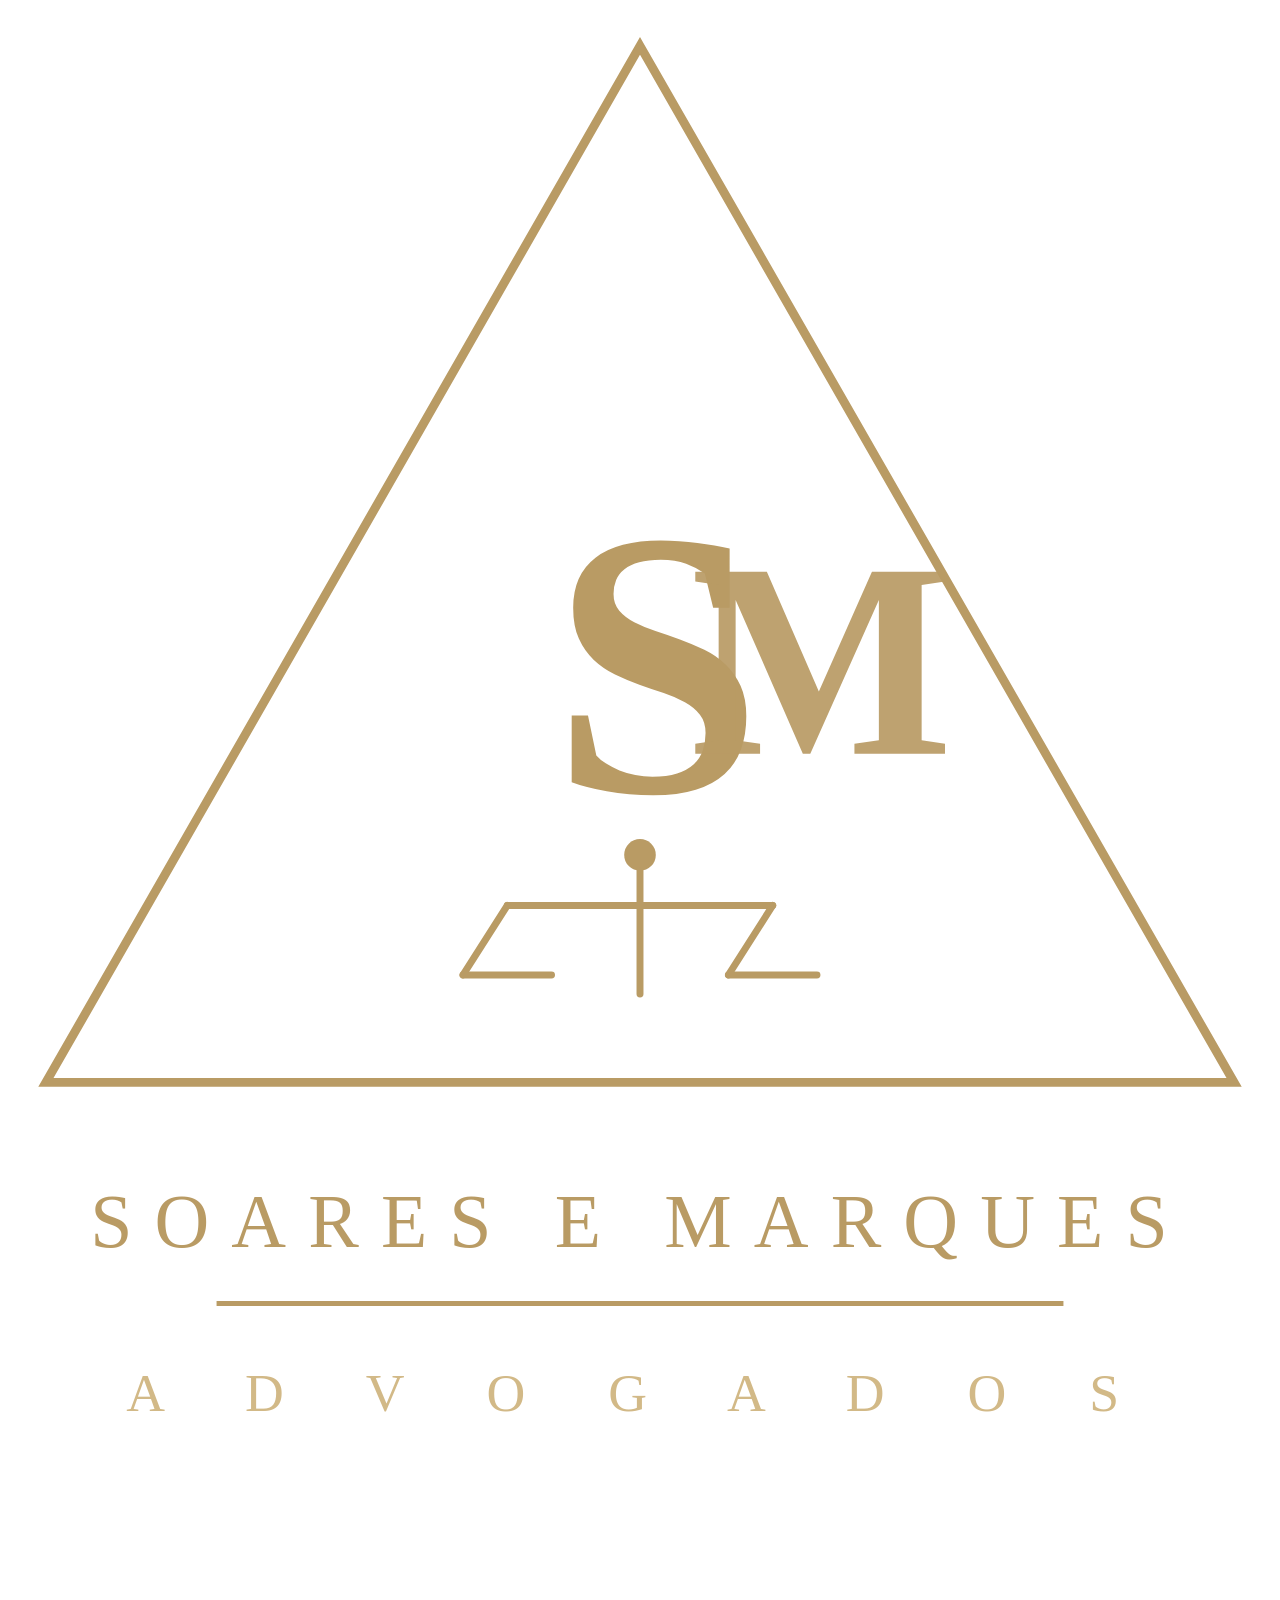
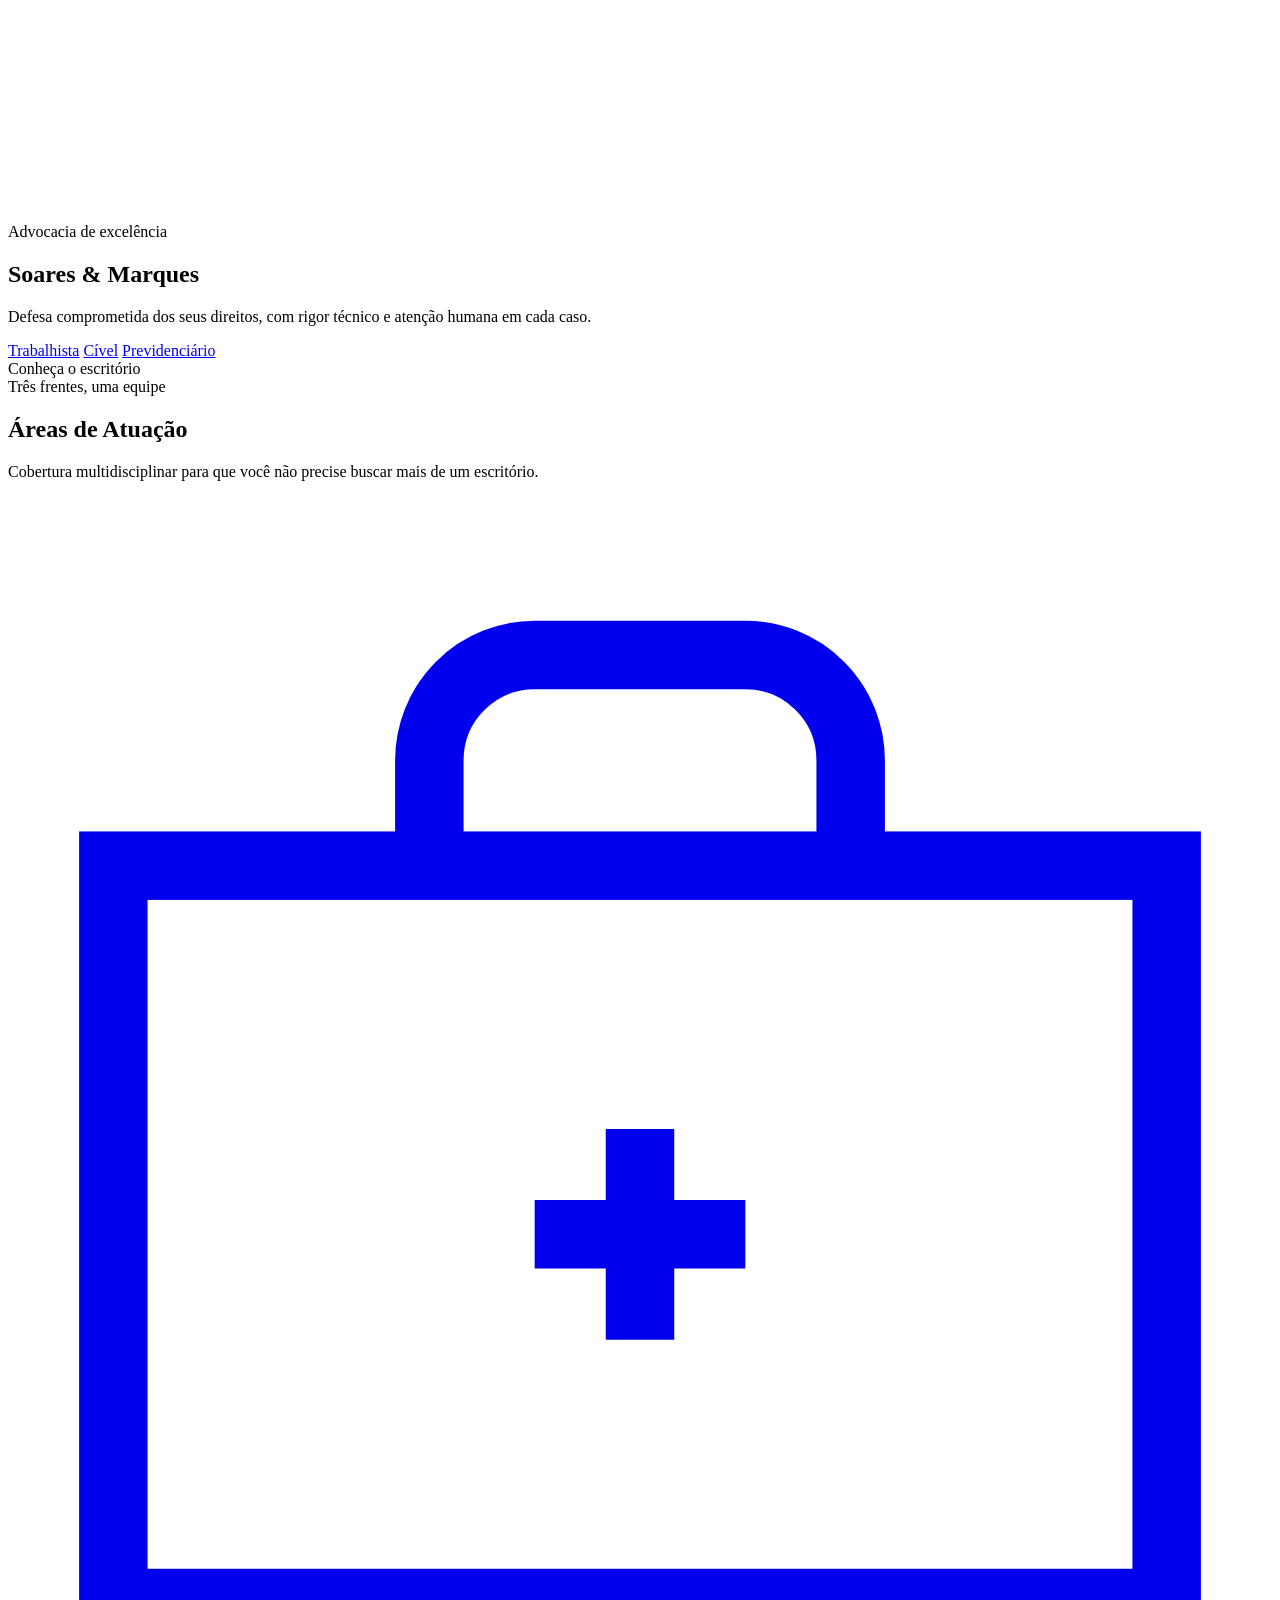
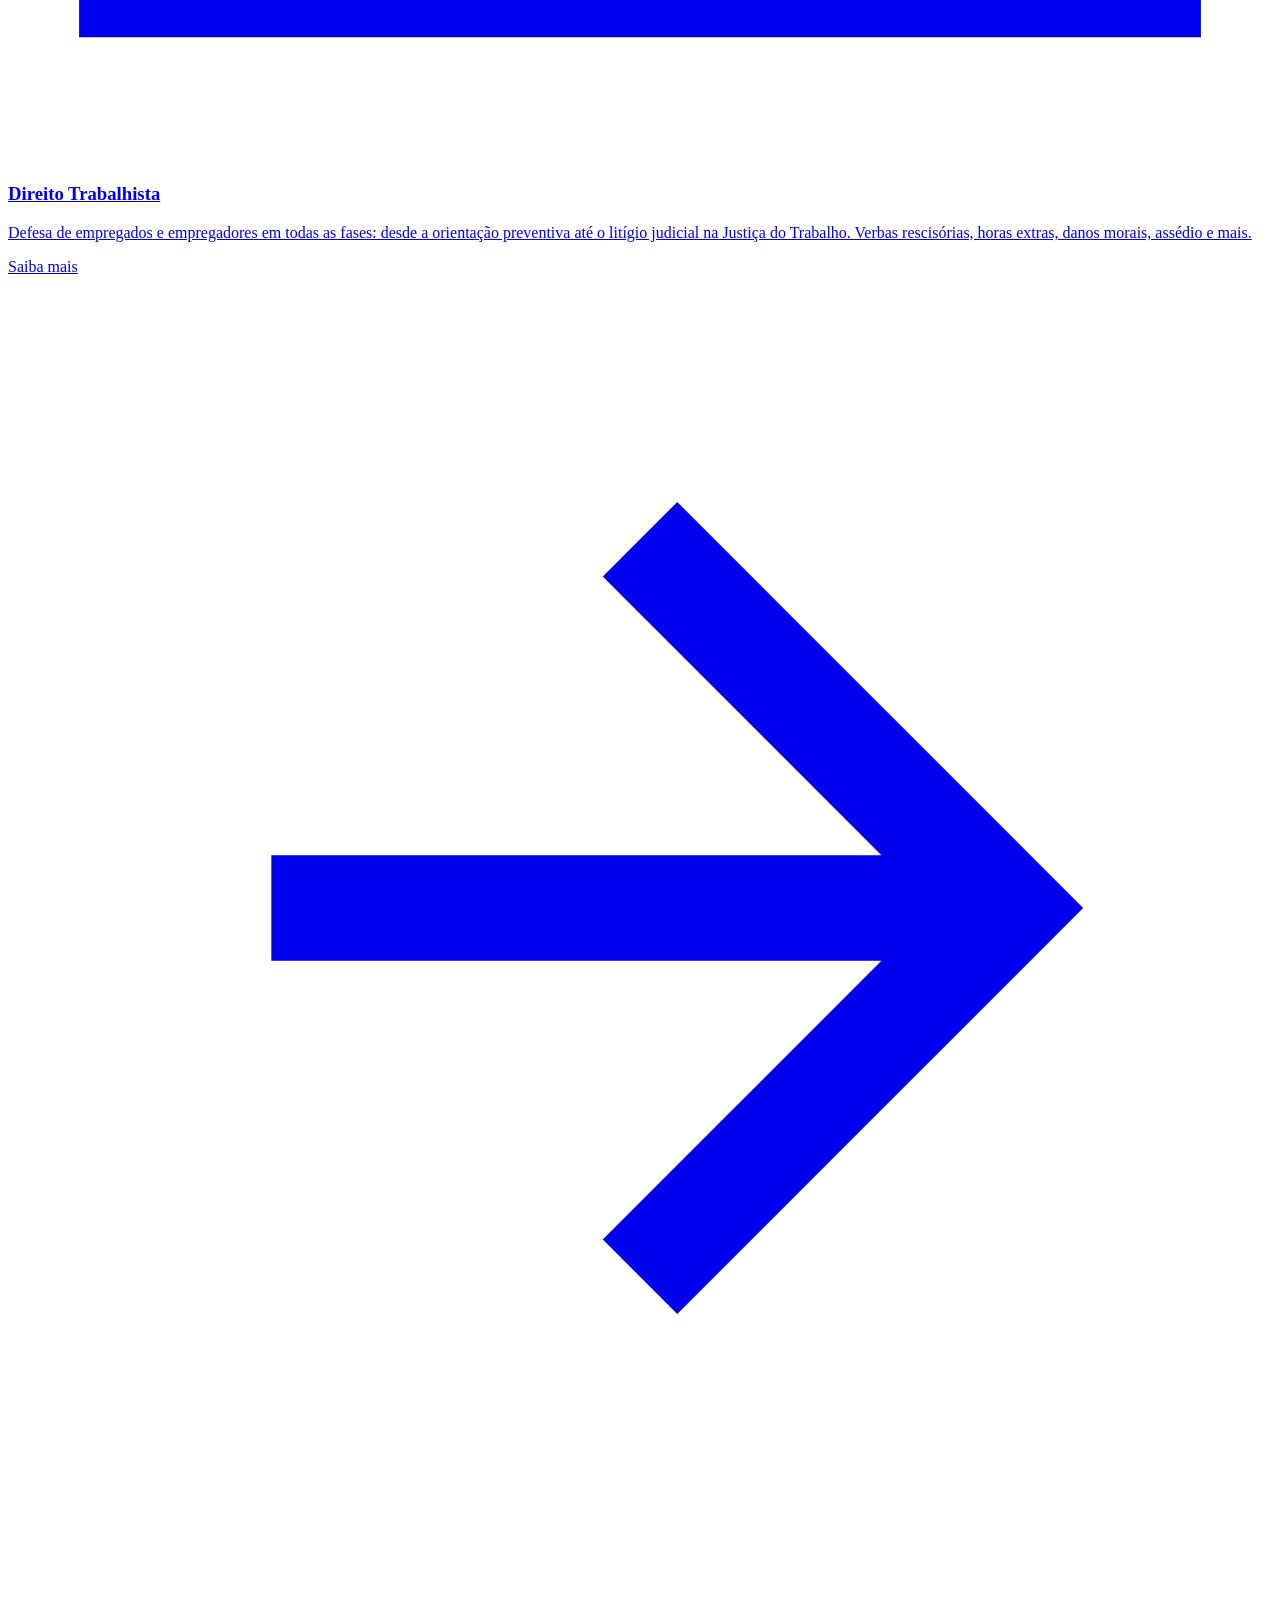
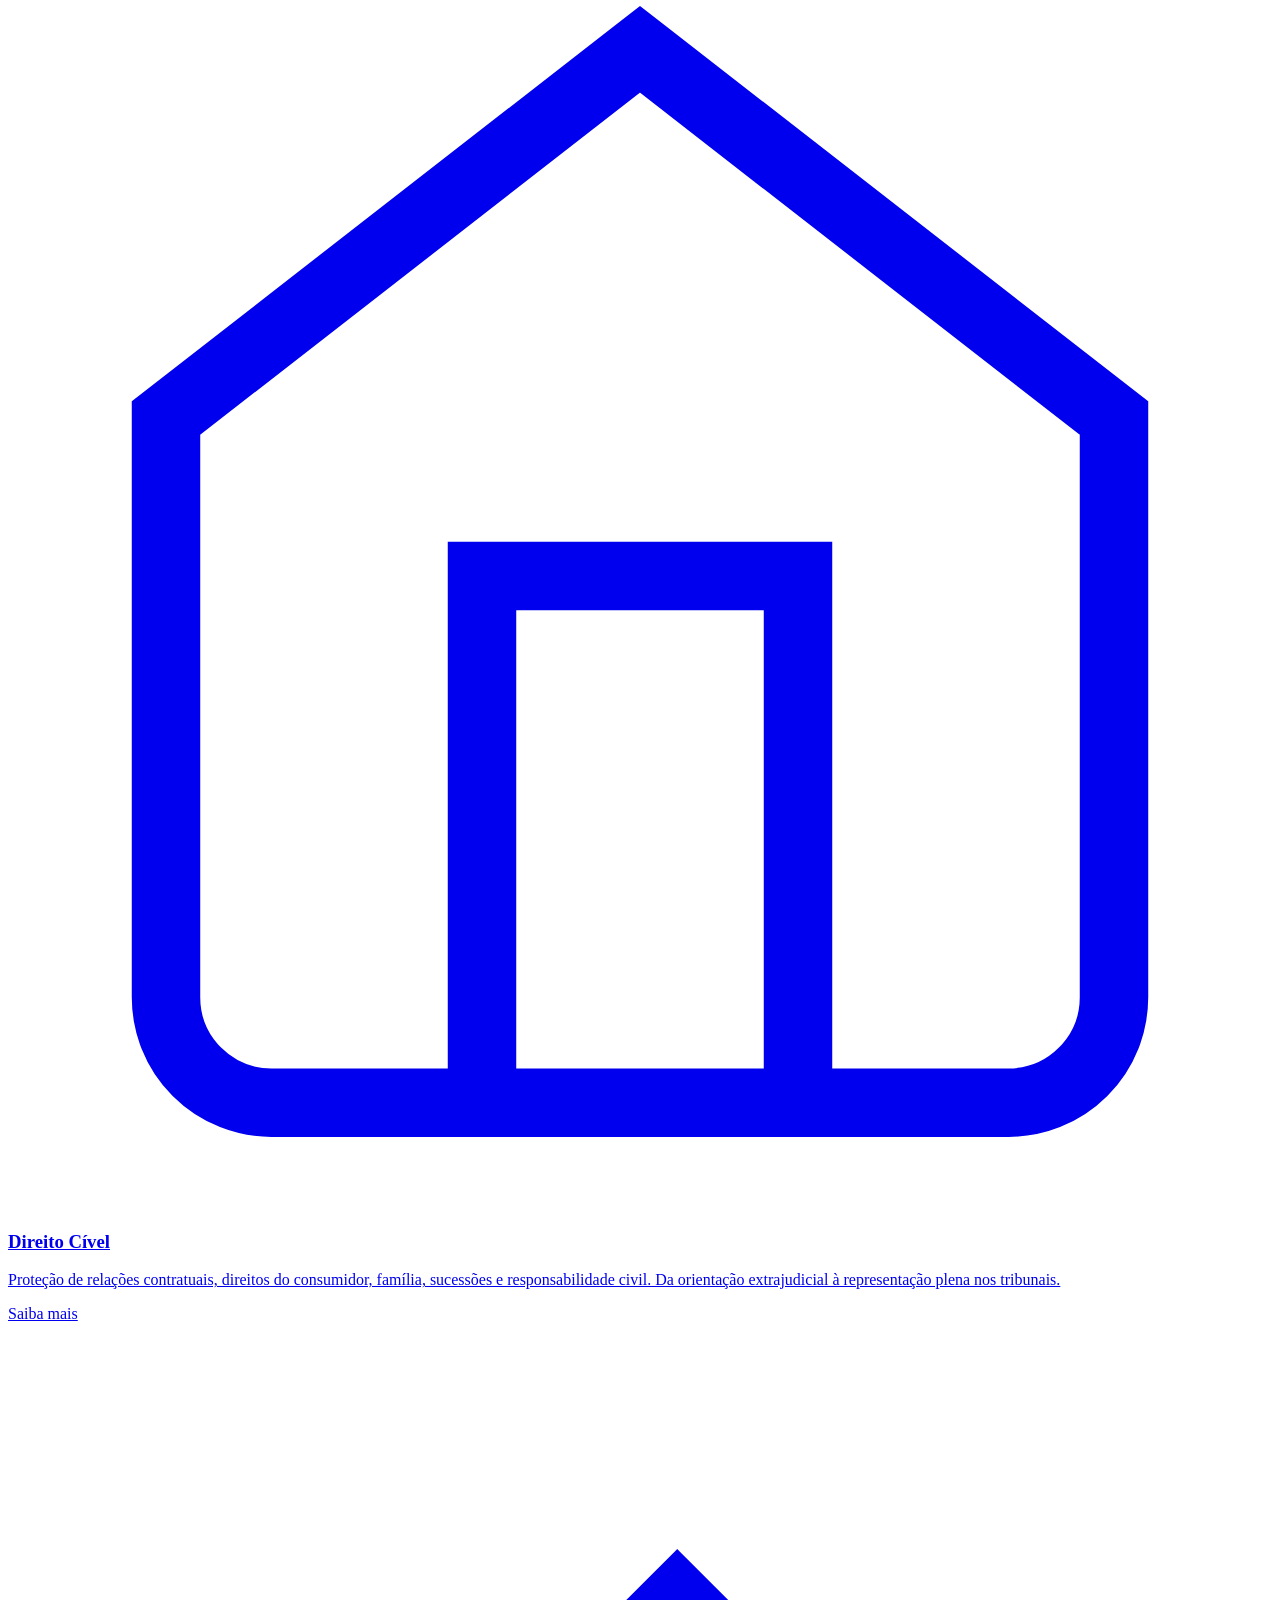
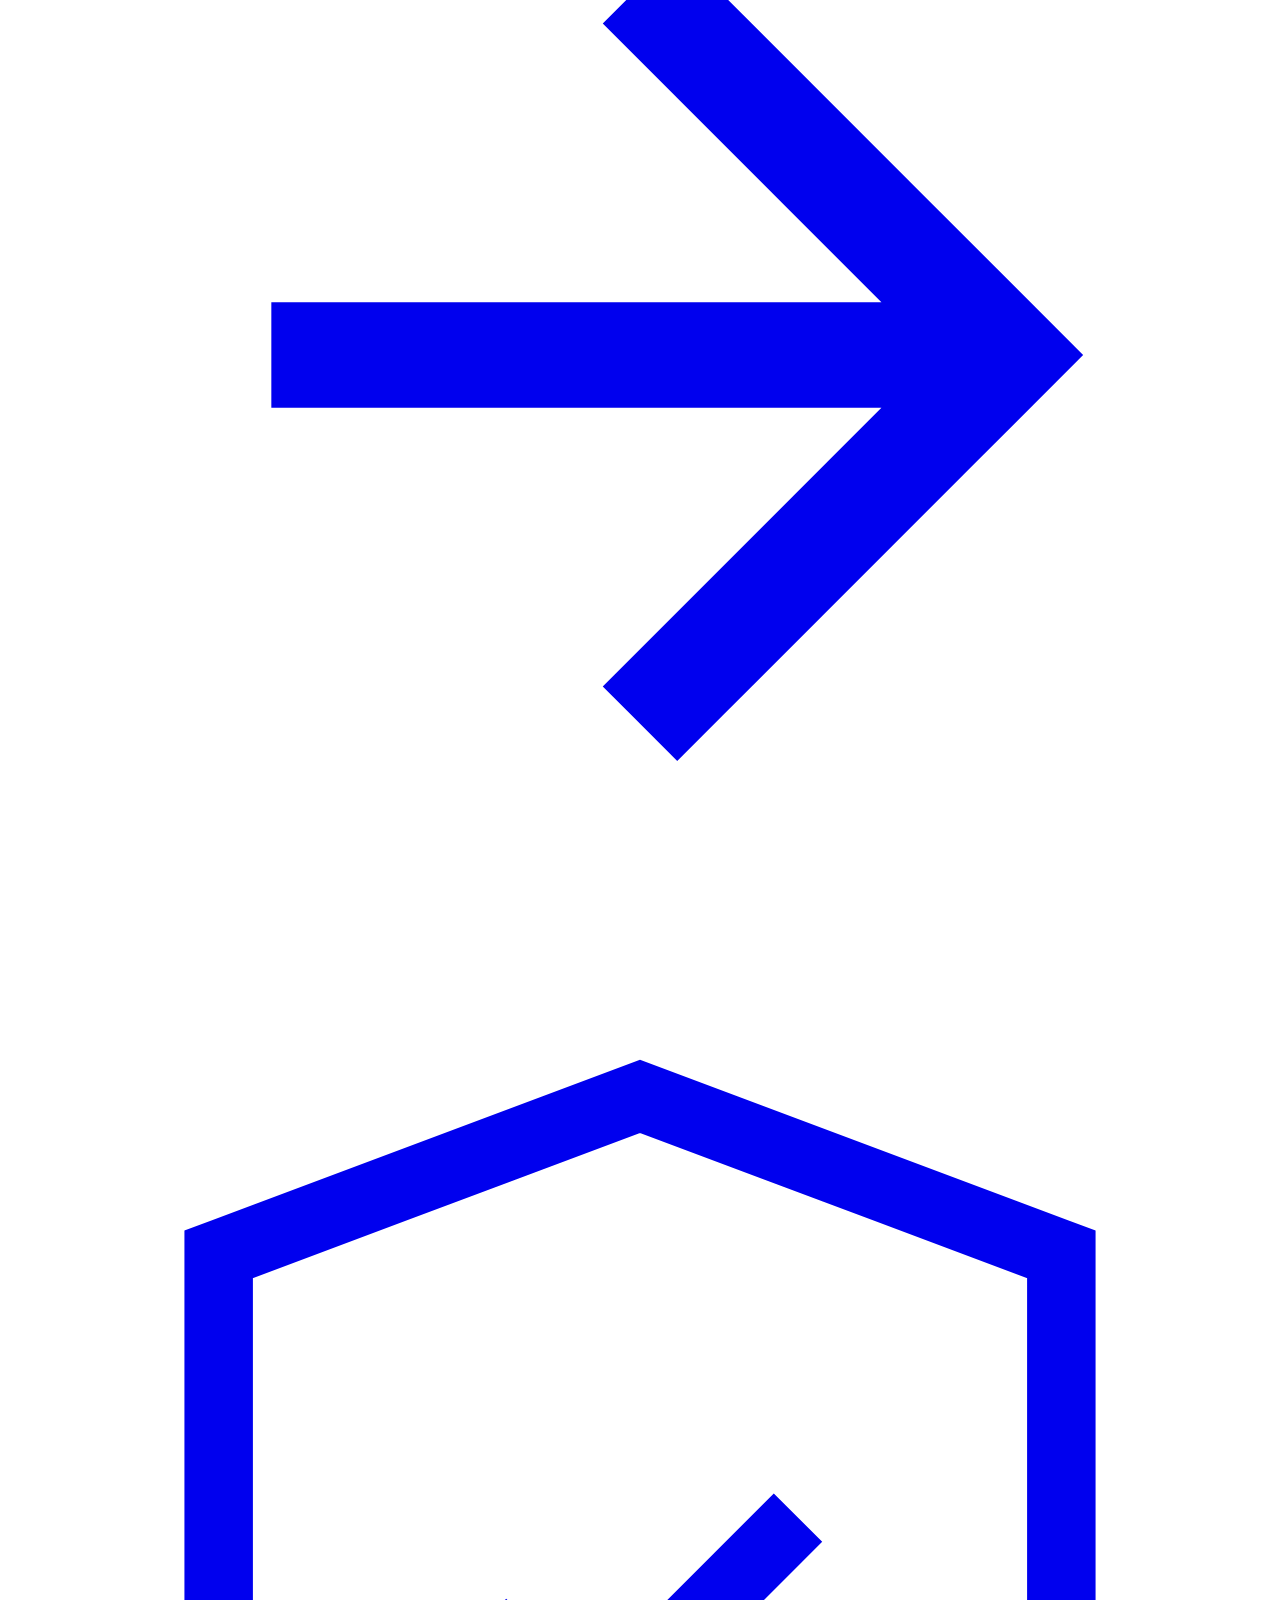
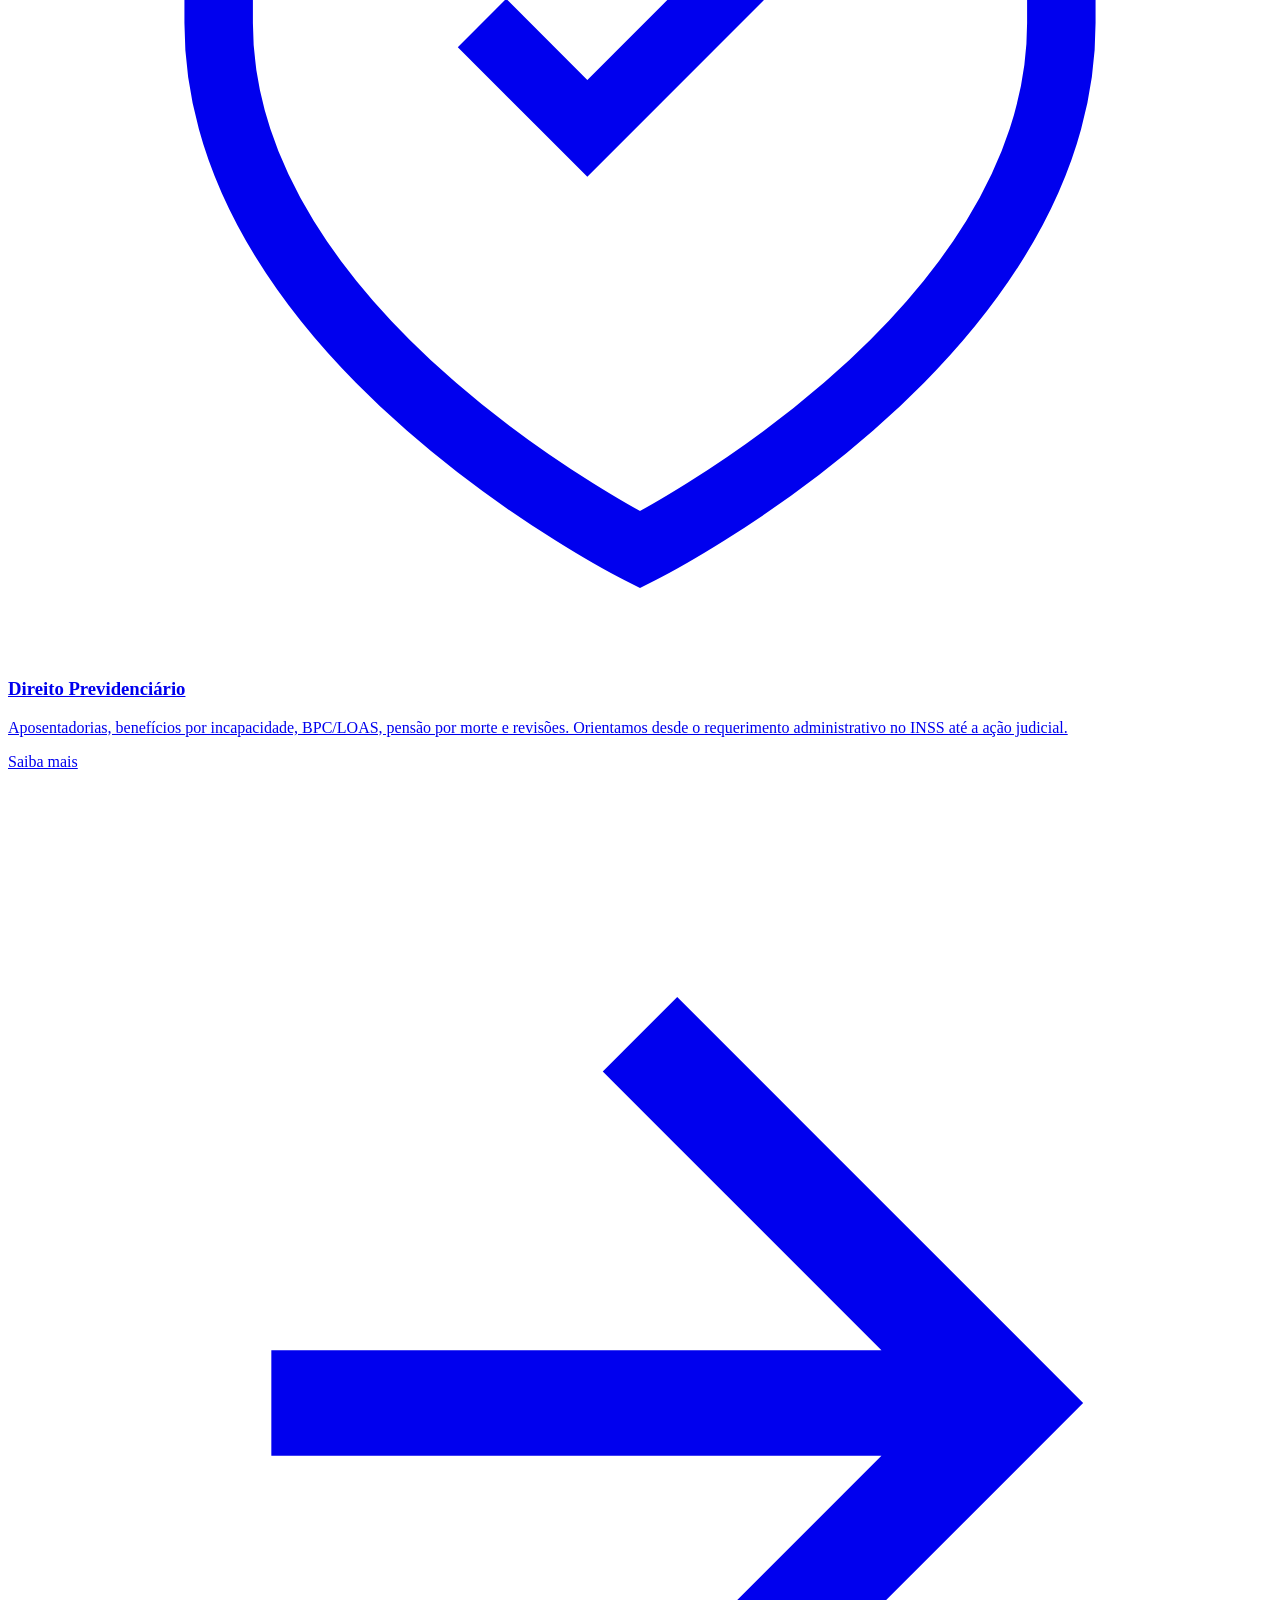
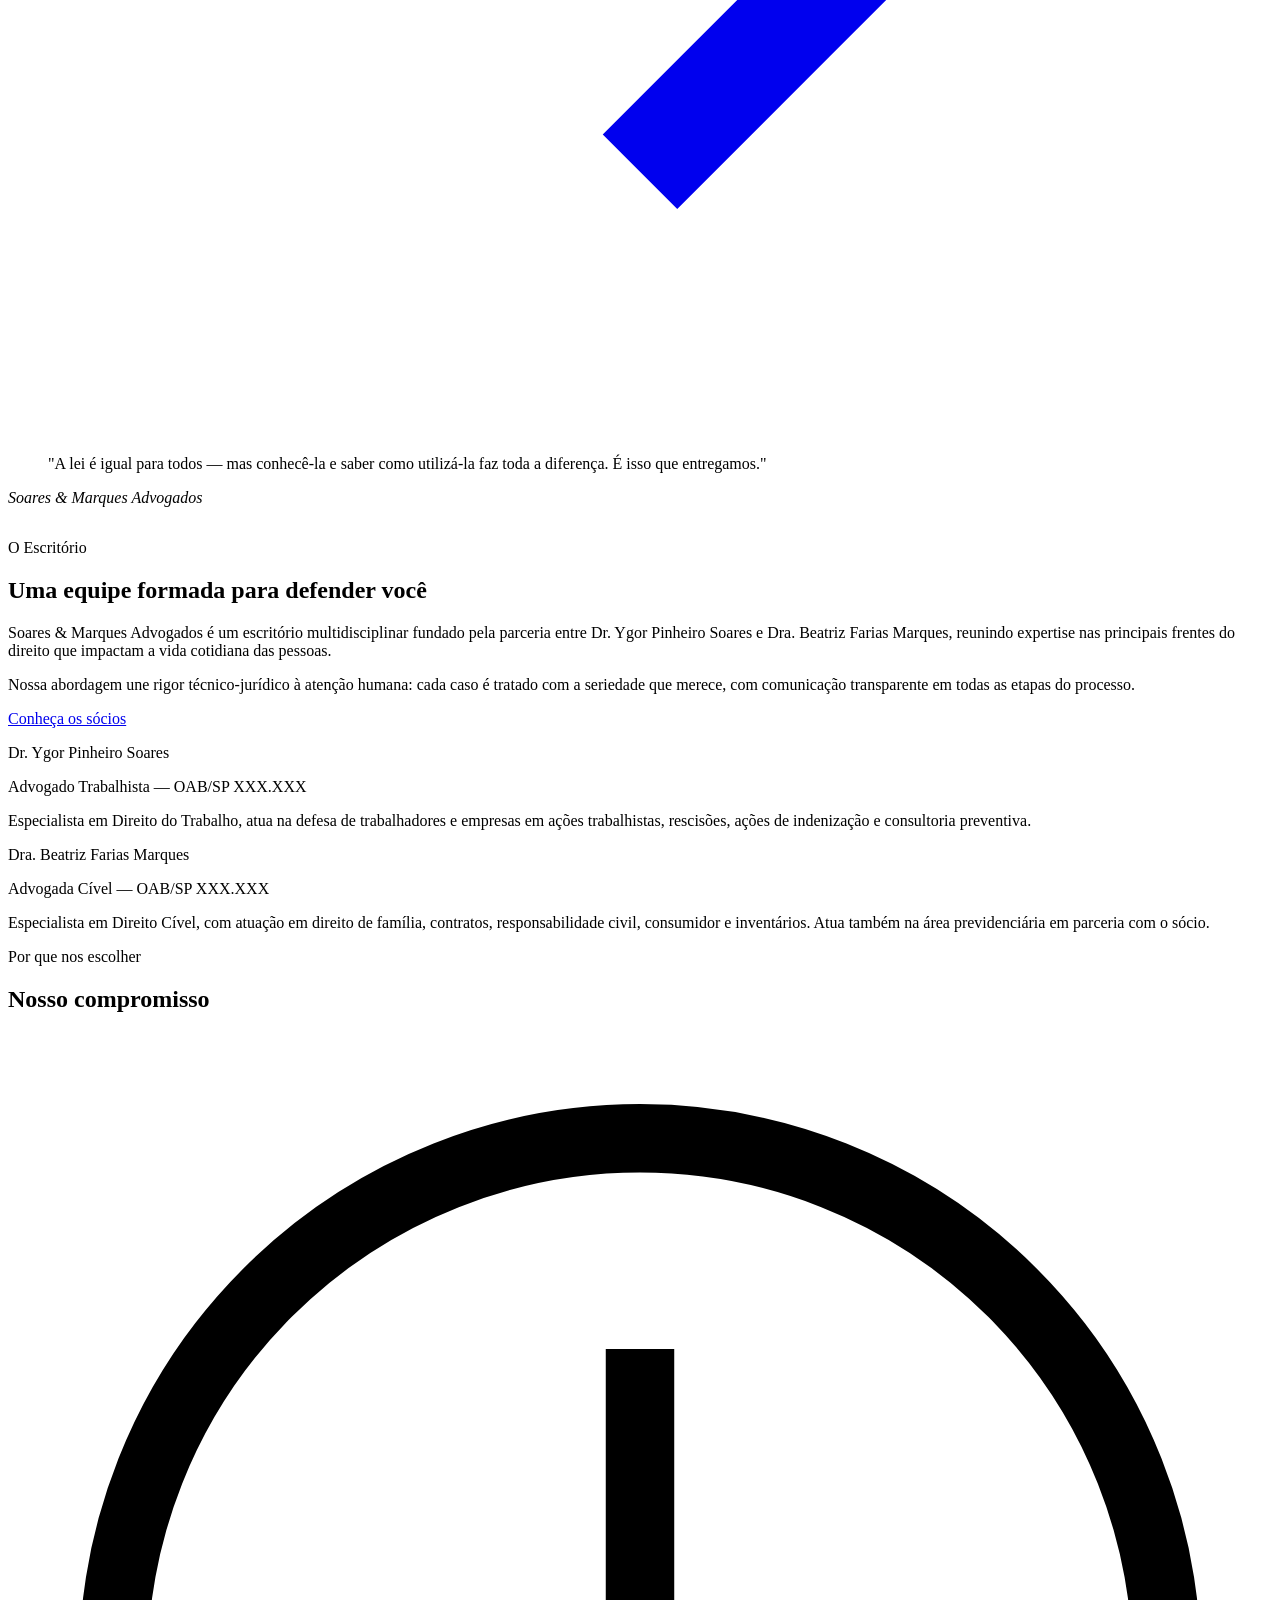
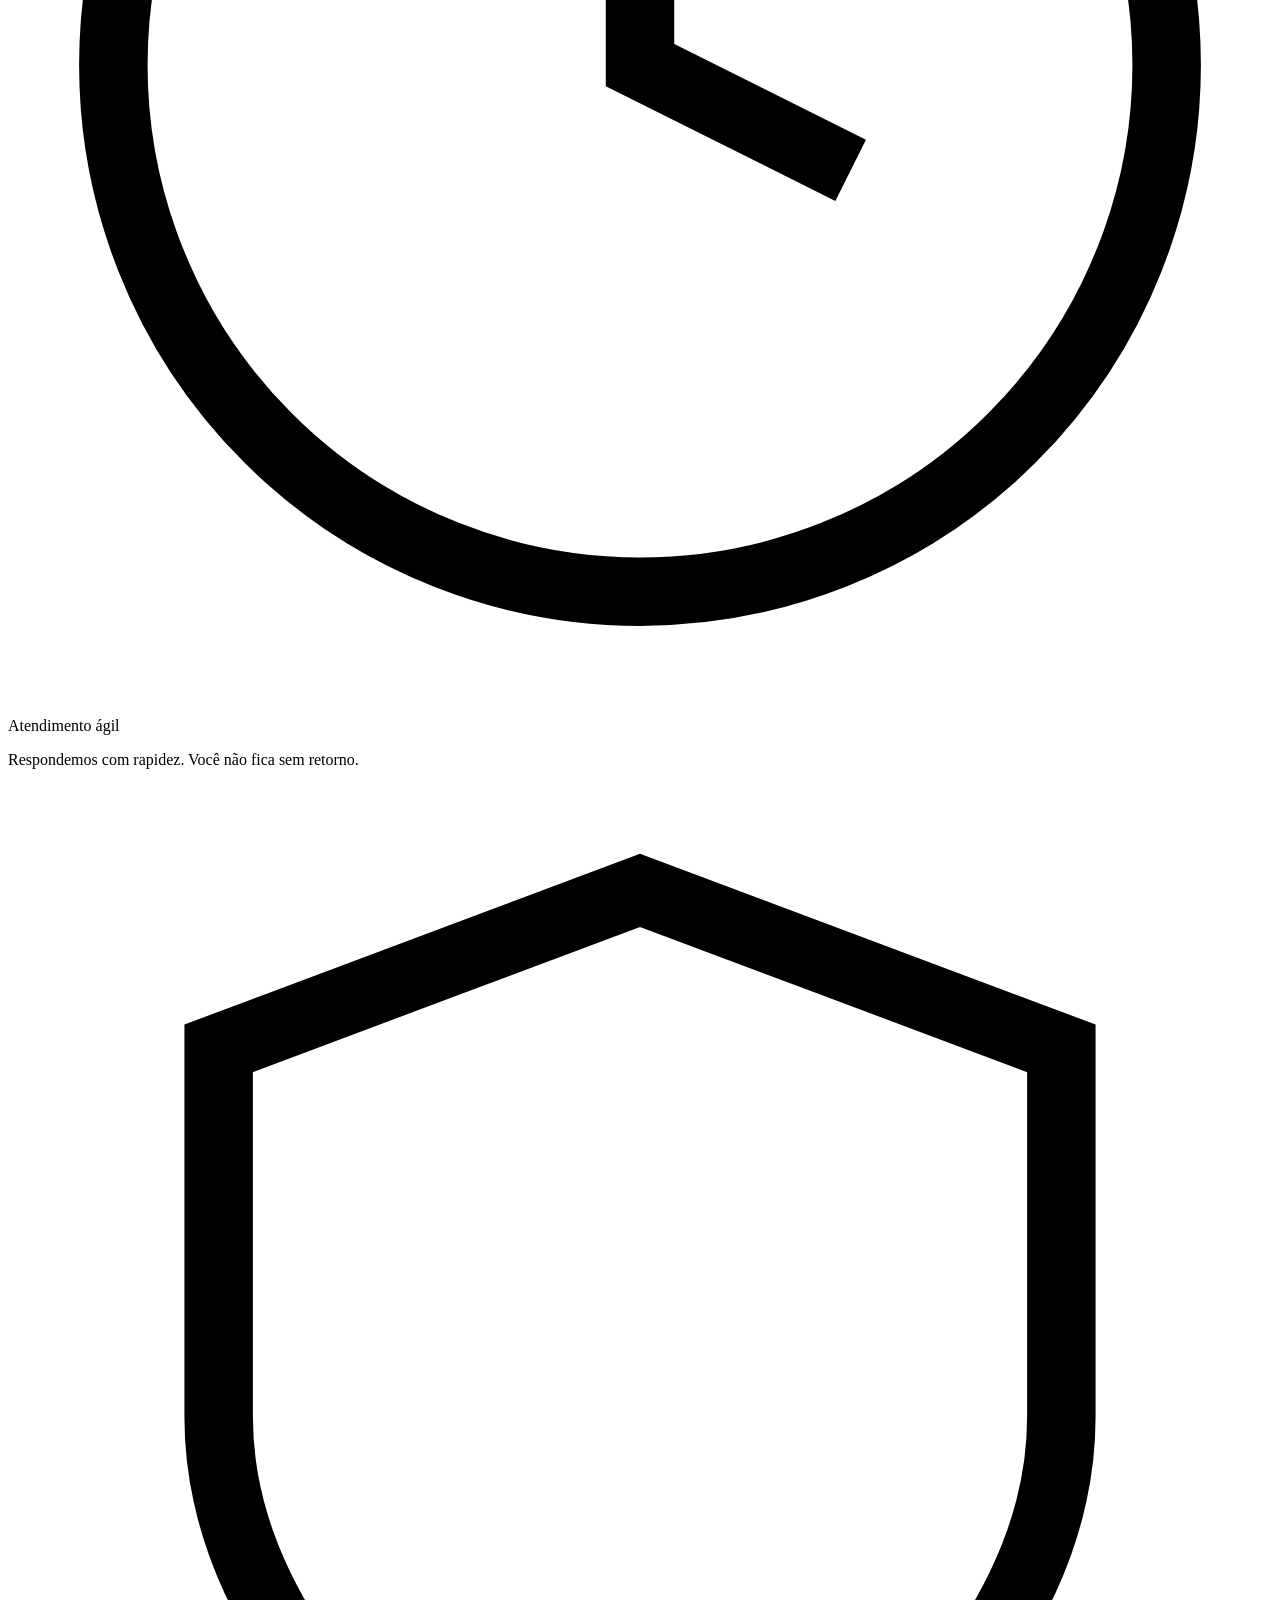
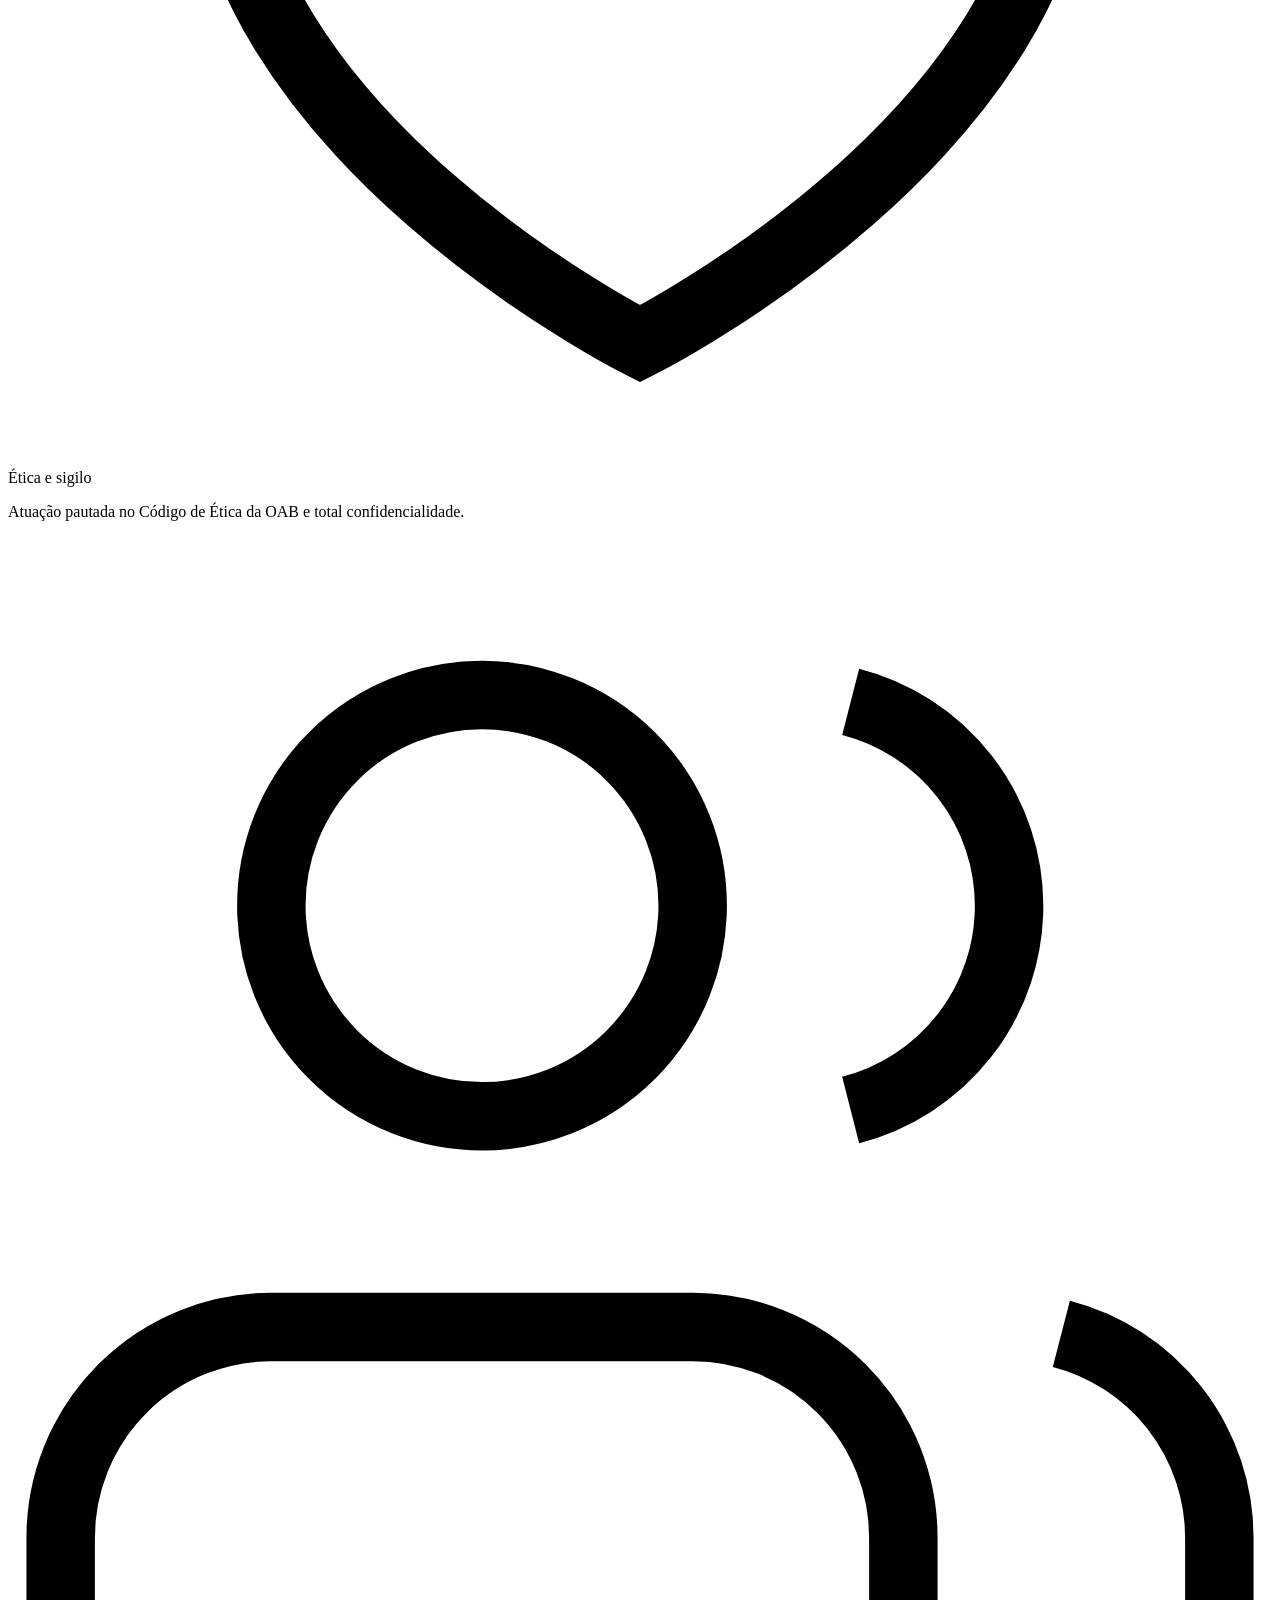
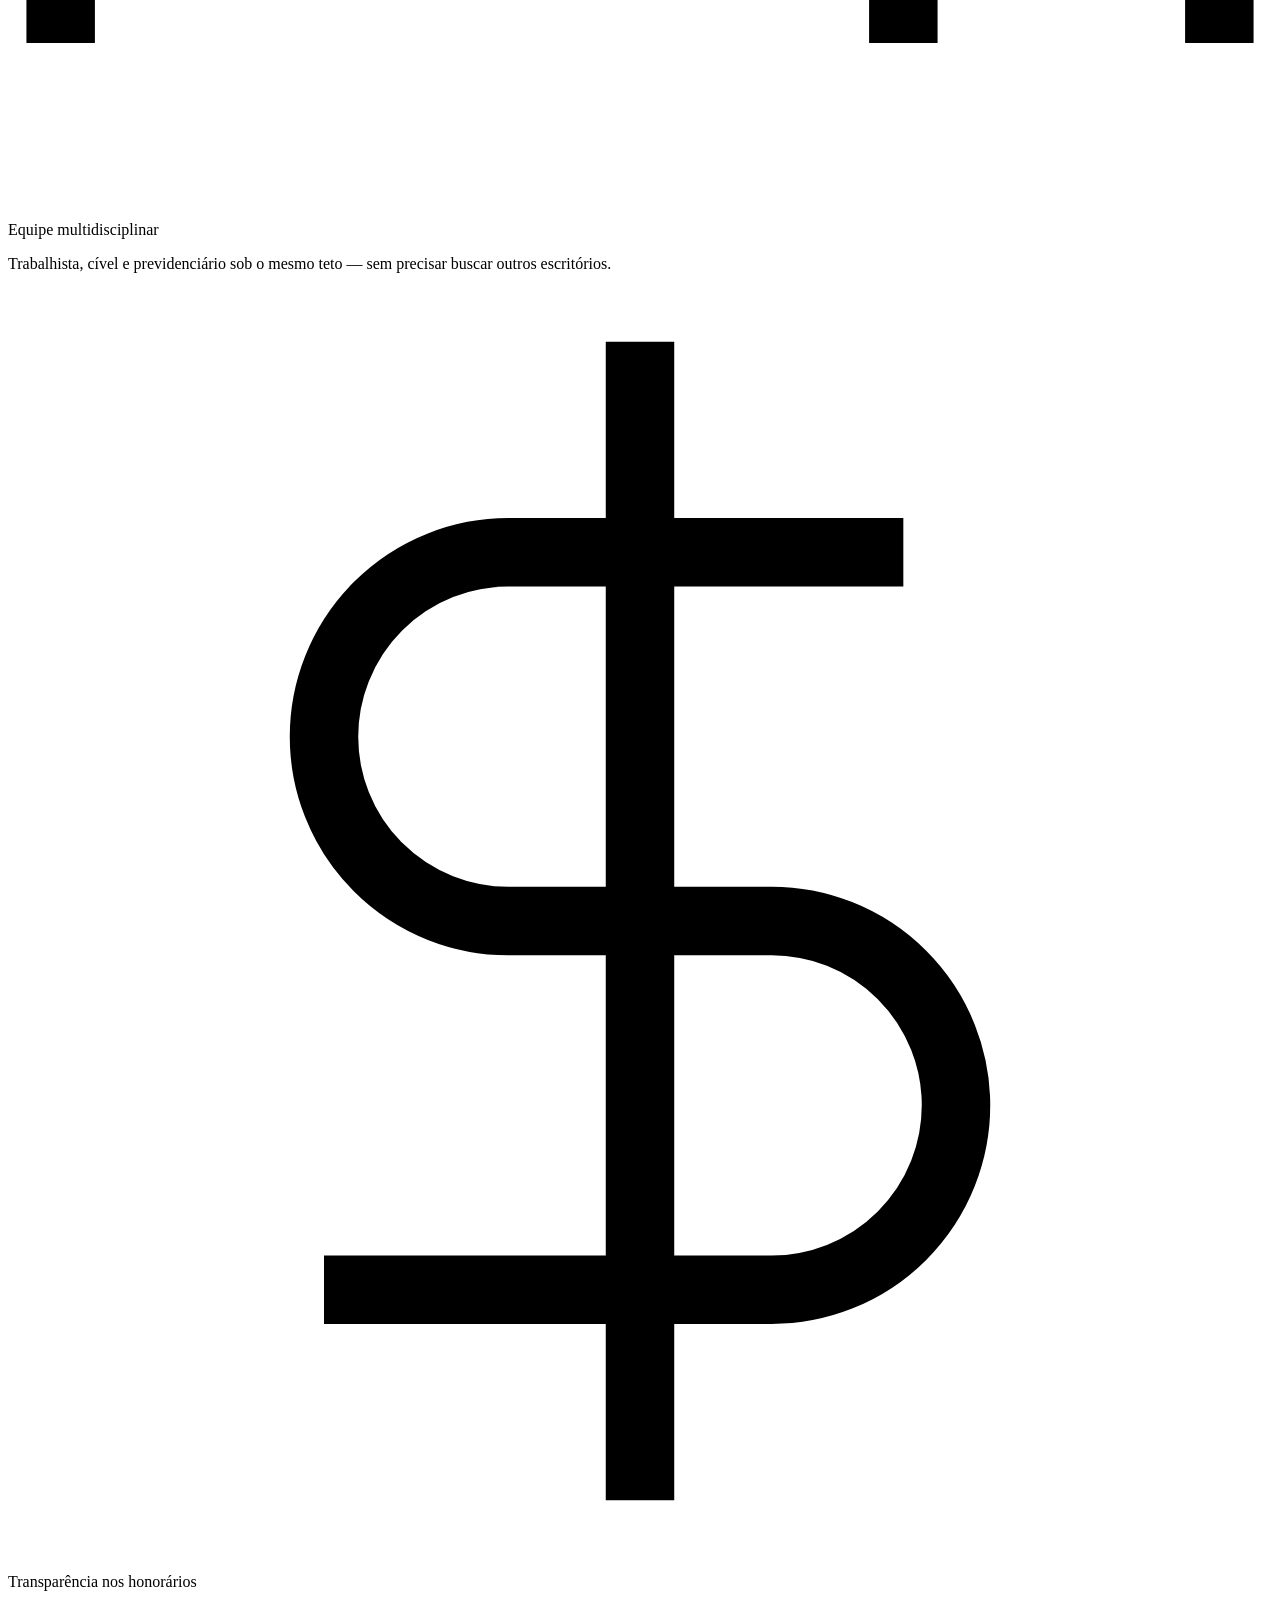
==== index.html @ 97fa5248 "Add files via upload" ====
<!DOCTYPE html>
<html lang="pt-BR">
<head>
  <meta charset="UTF-8">
  <meta name="viewport" content="width=device-width, initial-scale=1.0">
  <title>Soares & Marques Advogados — Trabalhista, Cível e Previdenciário</title>
  <meta name="description" content="Escritório de advocacia multidisciplinar em Sorocaba-SP. Atuação nas áreas trabalhista, cível e previdenciária. Dr. Ygor Pinheiro Soares e Dra. Beatriz Farias Marques.">
  <meta name="robots" content="index, follow">
  <meta property="og:type" content="website">
  <meta property="og:title" content="Soares & Marques Advogados">
  <meta property="og:description" content="Advocacia multidisciplinar com excelência técnica e comprometimento. Trabalhista, Cível e Previdenciário.">
  <meta property="og:image" content="og-image.png">
  <link rel="canonical" href="https://soaresemarques.adv.br/">
  <link rel="icon" type="image/svg+xml" href="favicon.svg">
  <link rel="preconnect" href="https://fonts.googleapis.com">
  <link rel="preconnect" href="https://fonts.gstatic.com" crossorigin>
  <link rel="stylesheet" href="css/style.css">
  <script type="application/ld+json">
  {
    "@context": "https://schema.org",
    "@type": "LegalService",
    "name": "Soares & Marques Advogados",
    "description": "Escritório de advocacia multidisciplinar com atuação nas áreas trabalhista, cível e previdenciária.",
    "url": "https://soaresemarques.adv.br",
    "telephone": "+55-15-99755-4851",
    "address": {
      "@type": "PostalAddress",
      "addressLocality": "Sorocaba",
      "addressRegion": "SP",
      "addressCountry": "BR"
    },
    "member": [
      { "@type": "Person", "name": "Dr. Ygor Pinheiro Soares", "jobTitle": "Advogado Trabalhista" },
      { "@type": "Person", "name": "Dra. Beatriz Farias Marques", "jobTitle": "Advogada Cível" }
    ]
  }
  </script>
</head>
<body>

  <!-- ============================================================
       HERO
       ============================================================ -->
  <main id="conteudo-principal">

    <section class="hero" aria-label="Apresentação do escritório">
      <div class="hero__logo-wrap" aria-hidden="true">
        <svg viewBox="0 0 200 284" xmlns="http://www.w3.org/2000/svg">
          <polygon points="100,6 194,170 6,170" fill="none" stroke="#B99B64" stroke-width="1.4"/>
          <text x="86" y="124" font-family="Cormorant SC, Georgia, serif" font-weight="600" font-size="60" fill="#B99B64">S</text>
          <text x="108" y="118" font-family="Cormorant SC, Georgia, serif" font-weight="600" font-size="44" fill="#B99B64" opacity="0.92">M</text>
          <g stroke="#B99B64" stroke-width="1.1" fill="none" stroke-linecap="round">
            <circle cx="100" cy="134" r="2.5" fill="#B99B64" stroke="none"/>
            <line x1="100" y1="136.5" x2="100" y2="156"/>
            <line x1="79" y1="142" x2="121" y2="142"/>
            <line x1="79" y1="142" x2="72" y2="153"/>
            <line x1="72" y1="153" x2="86" y2="153"/>
            <line x1="121" y1="142" x2="114" y2="153"/>
            <line x1="114" y1="153" x2="128" y2="153"/>
          </g>
          <text x="100" y="196" font-family="Cormorant SC, Georgia, serif" font-weight="400" font-size="12" fill="#B99B64" text-anchor="middle" letter-spacing="3.5">SOARES E MARQUES</text>
          <line x1="33" y1="205" x2="167" y2="205" stroke="#B99B64" stroke-width="0.8"/>
          <text x="100" y="222" font-family="Cormorant SC, Georgia, serif" font-weight="300" font-size="8.5" fill="#D2B987" text-anchor="middle" letter-spacing="5.5">A D V O G A D O S</text>
        </svg>
      </div>

      <p class="hero__overline">Advocacia de excelência</p>
      <h1 class="hero__title">Soares & Marques</h1>
      <p class="hero__tagline">
        Defesa comprometida dos seus direitos, com rigor técnico e atenção humana em cada caso.
      </p>

      <div class="hero__areas" role="list">
        <a href="trabalhista/" class="hero__area-link" role="listitem">Trabalhista</a>
        <a href="civel/" class="hero__area-link" role="listitem">Cível</a>
        <a href="previdenciario/" class="hero__area-link" role="listitem">Previdenciário</a>
      </div>

      <div class="hero__scroll" aria-hidden="true">
        <div class="hero__scroll-bar"></div>
        <span>Conheça o escritório</span>
      </div>
    </section>

    <!-- ============================================================
         ÁREAS DE ATUAÇÃO
         ============================================================ -->
    <section class="section section--light" aria-labelledby="areas-titulo">
      <div class="container">
        <div class="section-header reveal">
          <span class="eyebrow" style="color:var(--texto-muted)">Três frentes, uma equipe</span>
          <h2 id="areas-titulo" style="color:var(--texto-escuro)">Áreas de Atuação</h2>
          <div class="divider">
            <div class="divider__line" style="background:var(--dourado)"></div>
            <div class="divider__dots"><span></span><span></span><span></span></div>
            <div class="divider__line" style="background:var(--dourado)"></div>
          </div>
          <p>Cobertura multidisciplinar para que você não precise buscar mais de um escritório.</p>
        </div>

        <div class="areas-grid">
          <a href="trabalhista/" class="area-card reveal reveal-d1" aria-label="Área trabalhista">
            <svg class="area-card__icon" viewBox="0 0 24 24" fill="none" stroke="currentColor" stroke-width="1.3" aria-hidden="true">
              <rect x="2" y="7" width="20" height="14" rx="0" ry="0"/>
              <path d="M16 7V5a2 2 0 00-2-2h-4a2 2 0 00-2 2v2"/>
              <line x1="12" y1="12" x2="12" y2="16"/>
              <line x1="10" y1="14" x2="14" y2="14"/>
            </svg>
            <h3 class="area-card__title">Direito Trabalhista</h3>
            <p class="area-card__desc">
              Defesa de empregados e empregadores em todas as fases: desde a orientação preventiva até o litígio judicial na Justiça do Trabalho. Verbas rescisórias, horas extras, danos morais, assédio e mais.
            </p>
            <span class="area-card__cta">
              Saiba mais
              <svg viewBox="0 0 24 24" fill="none" stroke="currentColor" stroke-width="2" aria-hidden="true"><path d="M5 12h14M12 5l7 7-7 7"/></svg>
            </span>
          </a>

          <a href="civel/" class="area-card reveal reveal-d2" aria-label="Área cível">
            <svg class="area-card__icon" viewBox="0 0 24 24" fill="none" stroke="currentColor" stroke-width="1.3" aria-hidden="true">
              <path d="M3 9l9-7 9 7v11a2 2 0 01-2 2H5a2 2 0 01-2-2z"/>
              <polyline points="9 22 9 12 15 12 15 22"/>
            </svg>
            <h3 class="area-card__title">Direito Cível</h3>
            <p class="area-card__desc">
              Proteção de relações contratuais, direitos do consumidor, família, sucessões e responsabilidade civil. Da orientação extrajudicial à representação plena nos tribunais.
            </p>
            <span class="area-card__cta">
              Saiba mais
              <svg viewBox="0 0 24 24" fill="none" stroke="currentColor" stroke-width="2" aria-hidden="true"><path d="M5 12h14M12 5l7 7-7 7"/></svg>
            </span>
          </a>

          <a href="previdenciario/" class="area-card reveal reveal-d3" aria-label="Área previdenciária">
            <svg class="area-card__icon" viewBox="0 0 24 24" fill="none" stroke="currentColor" stroke-width="1.3" aria-hidden="true">
              <path d="M12 22s8-4 8-10V5l-8-3-8 3v7c0 6 8 10 8 10z"/>
              <polyline points="9 12 11 14 15 10"/>
            </svg>
            <h3 class="area-card__title">Direito Previdenciário</h3>
            <p class="area-card__desc">
              Aposentadorias, benefícios por incapacidade, BPC/LOAS, pensão por morte e revisões. Orientamos desde o requerimento administrativo no INSS até a ação judicial.
            </p>
            <span class="area-card__cta">
              Saiba mais
              <svg viewBox="0 0 24 24" fill="none" stroke="currentColor" stroke-width="2" aria-hidden="true"><path d="M5 12h14M12 5l7 7-7 7"/></svg>
            </span>
          </a>
        </div>
      </div>
    </section>

    <!-- ============================================================
         CITAÇÃO / FILOSOFIA
         ============================================================ -->
    <section class="philosophy" aria-label="Filosofia do escritório">
      <div class="container">
        <div class="divider" aria-hidden="true">
          <div class="divider__line"></div>
          <div class="divider__dots"><span></span><span></span><span></span></div>
          <div class="divider__line"></div>
        </div>
        <blockquote class="reveal">
          "A lei é igual para todos — mas conhecê-la e saber como utilizá-la faz toda a diferença. É isso que entregamos."
        </blockquote>
        <cite class="reveal">Soares & Marques Advogados</cite>
        <div class="divider" aria-hidden="true" style="margin-top:2rem">
          <div class="divider__line"></div>
          <div class="divider__dots"><span></span><span></span><span></span></div>
          <div class="divider__line"></div>
        </div>
      </div>
    </section>

    <!-- ============================================================
         SOBRE O ESCRITÓRIO
         ============================================================ -->
    <section class="section section--dark" aria-labelledby="sobre-titulo">
      <div class="container">
        <div class="sobre-grid">
          <div class="sobre-text reveal">
            <span class="eyebrow">O Escritório</span>
            <h2 id="sobre-titulo">Uma equipe formada para defender você</h2>
            <div class="divider" style="justify-content:flex-start;margin:1.25rem 0">
              <div class="divider__line"></div>
            </div>
            <p>
              Soares & Marques Advogados é um escritório multidisciplinar fundado pela parceria entre Dr. Ygor Pinheiro Soares e Dra. Beatriz Farias Marques, reunindo expertise nas principais frentes do direito que impactam a vida cotidiana das pessoas.
            </p>
            <p>
              Nossa abordagem une rigor técnico-jurídico à atenção humana: cada caso é tratado com a seriedade que merece, com comunicação transparente em todas as etapas do processo.
            </p>
            <a href="sobre/" class="btn" style="margin-top:1.75rem">Conheça os sócios</a>
          </div>

          <div class="socios-list">
            <div class="socio-card reveal reveal-d1">
              <p class="socio-card__nome">Dr. Ygor Pinheiro Soares</p>
              <p class="socio-card__cargo">Advogado Trabalhista — OAB/SP XXX.XXX</p>
              <p class="socio-card__desc">
                Especialista em Direito do Trabalho, atua na defesa de trabalhadores e empresas em ações trabalhistas, rescisões, ações de indenização e consultoria preventiva.
              </p>
            </div>
            <div class="socio-card reveal reveal-d2">
              <p class="socio-card__nome">Dra. Beatriz Farias Marques</p>
              <p class="socio-card__cargo">Advogada Cível — OAB/SP XXX.XXX</p>
              <p class="socio-card__desc">
                Especialista em Direito Cível, com atuação em direito de família, contratos, responsabilidade civil, consumidor e inventários. Atua também na área previdenciária em parceria com o sócio.
              </p>
            </div>
          </div>
        </div>
      </div>
    </section>

    <!-- ============================================================
         DIFERENCIAIS
         ============================================================ -->
    <section class="section section--light" aria-labelledby="diferenciais-titulo">
      <div class="container">
        <div class="section-header reveal">
          <span class="eyebrow" style="color:var(--texto-muted)">Por que nos escolher</span>
          <h2 id="diferenciais-titulo" style="color:var(--texto-escuro)">Nosso compromisso</h2>
          <div class="divider">
            <div class="divider__line" style="background:var(--dourado)"></div>
            <div class="divider__dots"><span></span><span></span><span></span></div>
            <div class="divider__line" style="background:var(--dourado)"></div>
          </div>
        </div>

        <div class="diferenciais-grid">
          <div class="diferencial reveal reveal-d1">
            <svg class="diferencial__icon" viewBox="0 0 24 24" fill="none" stroke="currentColor" stroke-width="1.3" aria-hidden="true">
              <circle cx="12" cy="12" r="10"/>
              <polyline points="12 6 12 12 16 14"/>
            </svg>
            <p class="diferencial__title">Atendimento ágil</p>
            <p class="diferencial__desc">Respondemos com rapidez. Você não fica sem retorno.</p>
          </div>
          <div class="diferencial reveal reveal-d2">
            <svg class="diferencial__icon" viewBox="0 0 24 24" fill="none" stroke="currentColor" stroke-width="1.3" aria-hidden="true">
              <path d="M12 22s8-4 8-10V5l-8-3-8 3v7c0 6 8 10 8 10z"/>
            </svg>
            <p class="diferencial__title">Ética e sigilo</p>
            <p class="diferencial__desc">Atuação pautada no Código de Ética da OAB e total confidencialidade.</p>
          </div>
          <div class="diferencial reveal reveal-d3">
            <svg class="diferencial__icon" viewBox="0 0 24 24" fill="none" stroke="currentColor" stroke-width="1.3" aria-hidden="true">
              <path d="M17 21v-2a4 4 0 00-4-4H5a4 4 0 00-4 4v2"/>
              <circle cx="9" cy="7" r="4"/>
              <path d="M23 21v-2a4 4 0 00-3-3.87M16 3.13a4 4 0 010 7.75"/>
            </svg>
            <p class="diferencial__title">Equipe multidisciplinar</p>
            <p class="diferencial__desc">Trabalhista, cível e previdenciário sob o mesmo teto — sem precisar buscar outros escritórios.</p>
          </div>
          <div class="diferencial reveal reveal-d4">
            <svg class="diferencial__icon" viewBox="0 0 24 24" fill="none" stroke="currentColor" stroke-width="1.3" aria-hidden="true">
              <line x1="12" y1="1" x2="12" y2="23"/>
              <path d="M17 5H9.5a3.5 3.5 0 000 7h5a3.5 3.5 0 010 7H6"/>
            </svg>
            <p class="diferencial__title">Transparência nos honorários</p>
            <p class="diferencial__desc">Valores claros desde o início. Sem surpresas ao longo do processo.</p>
          </div>
        </div>
      </div>
    </section>

    <!-- ============================================================
         BLOG PREVIEW
         ============================================================ -->
    <section class="section section--dark" aria-labelledby="blog-titulo">
      <div class="container">
        <div class="section-header reveal">
          <span class="eyebrow">Informação jurídica</span>
          <h2 id="blog-titulo">Blog Jurídico</h2>
          <div class="divider">
            <div class="divider__line"></div>
            <div class="divider__dots"><span></span><span></span><span></span></div>
            <div class="divider__line"></div>
          </div>
          <p>Artigos informativos sobre direitos trabalhistas, cíveis e previdenciários — em linguagem acessível.</p>
        </div>

        <div class="blog-grid">
          <article class="blog-card reveal reveal-d1">
            <div class="blog-card__body">
              <p class="blog-card__area">Trabalhista</p>
              <h3 class="blog-card__title">Fui demitido sem justa causa. Quais são os meus direitos?</h3>
              <p class="blog-card__excerpt">Entenda quais verbas rescisórias você tem direito a receber, os prazos para pagamento e o que fazer se a empresa não cumprir.</p>
              <p class="blog-card__meta">Publicado em Junho 2025</p>
              <a href="blog/" class="blog-card__link">
                Ler artigo
                <svg width="12" height="12" viewBox="0 0 24 24" fill="none" stroke="currentColor" stroke-width="2" aria-hidden="true"><path d="M5 12h14M12 5l7 7-7 7"/></svg>
              </a>
            </div>
          </article>

          <article class="blog-card reveal reveal-d2">
            <div class="blog-card__body">
              <p class="blog-card__area">Cível</p>
              <h3 class="blog-card__title">Meu nome foi negativado indevidamente. O que posso fazer?</h3>
              <p class="blog-card__excerpt">A negativação indevida gera dano moral e direito à reparação. Veja como agir e quais providências tomar imediatamente.</p>
              <p class="blog-card__meta">Publicado em Junho 2025</p>
              <a href="blog/" class="blog-card__link">
                Ler artigo
                <svg width="12" height="12" viewBox="0 0 24 24" fill="none" stroke="currentColor" stroke-width="2" aria-hidden="true"><path d="M5 12h14M12 5l7 7-7 7"/></svg>
              </a>
            </div>
          </article>

          <article class="blog-card reveal reveal-d3">
            <div class="blog-card__body">
              <p class="blog-card__area">Previdenciário</p>
              <h3 class="blog-card__title">Quando posso me aposentar? Entenda as regras de transição</h3>
              <p class="blog-card__excerpt">A Reforma da Previdência trouxe novos requisitos e regras de transição. Saiba como saber qual regra é mais vantajosa para o seu caso.</p>
              <p class="blog-card__meta">Publicado em Junho 2025</p>
              <a href="blog/" class="blog-card__link">
                Ler artigo
                <svg width="12" height="12" viewBox="0 0 24 24" fill="none" stroke="currentColor" stroke-width="2" aria-hidden="true"><path d="M5 12h14M12 5l7 7-7 7"/></svg>
              </a>
            </div>
          </article>
        </div>

        <div style="text-align:center;margin-top:3rem" class="reveal">
          <a href="blog/" class="btn">Ver todos os artigos</a>
        </div>
      </div>
    </section>

    <!-- ============================================================
         CTA WHATSAPP
         ============================================================ -->
    <section class="cta-wa section" aria-label="Fale conosco">
      <div class="container">
        <span class="eyebrow reveal">Contato direto</span>
        <h2 class="reveal">Tem uma dúvida jurídica?</h2>
        <p class="reveal">Fale com nossa equipe agora pelo WhatsApp. Orientação inicial sem compromisso.</p>
        <a href="https://wa.me/5515997554851?text=Olá!%20Vim%20pelo%20site%20e%20gostaria%20de%20tirar%20uma%20dúvida."
           class="btn btn--filled btn--lg reveal"
           target="_blank" rel="noopener noreferrer"
           aria-label="Falar pelo WhatsApp (abre em nova aba)">
          <svg width="20" height="20" viewBox="0 0 24 24" fill="currentColor" aria-hidden="true">
            <path d="M17.472 14.382c-.297-.149-1.758-.867-2.03-.967-.273-.099-.471-.148-.67.15-.197.297-.767.966-.94 1.164-.173.199-.347.223-.644.075-.297-.15-1.255-.463-2.39-1.475-.883-.788-1.48-1.761-1.653-2.059-.173-.297-.018-.458.13-.606.134-.133.298-.347.446-.52.149-.174.198-.298.298-.497.099-.198.05-.371-.025-.52-.075-.149-.669-1.612-.916-2.207-.242-.579-.487-.5-.669-.51-.173-.008-.371-.01-.57-.01-.198 0-.52.074-.792.372-.272.297-1.04 1.016-1.04 2.479 0 1.462 1.065 2.875 1.213 3.074.149.198 2.096 3.2 5.077 4.487.709.306 1.262.489 1.694.625.712.227 1.36.195 1.871.118.571-.085 1.758-.719 2.006-1.413.248-.694.248-1.289.173-1.413-.074-.124-.272-.198-.57-.347z"/>
            <path d="M12 0C5.373 0 0 5.373 0 12c0 2.123.554 4.118 1.522 5.854L.057 23.998l6.305-1.654A11.954 11.954 0 0012 24c6.627 0 12-5.373 12-12S18.627 0 12 0zm0 22c-1.89 0-3.659-.52-5.17-1.42l-.37-.22-3.741.981.999-3.648-.242-.374A9.958 9.958 0 012 12C2 6.477 6.477 2 12 2s10 4.477 10 10-4.477 10-10 10z"/>
          </svg>
          Falar pelo WhatsApp
        </a>
      </div>
    </section>

  </main><!-- /main -->

  <script src="js/main.js"></script>
</body>
</html>
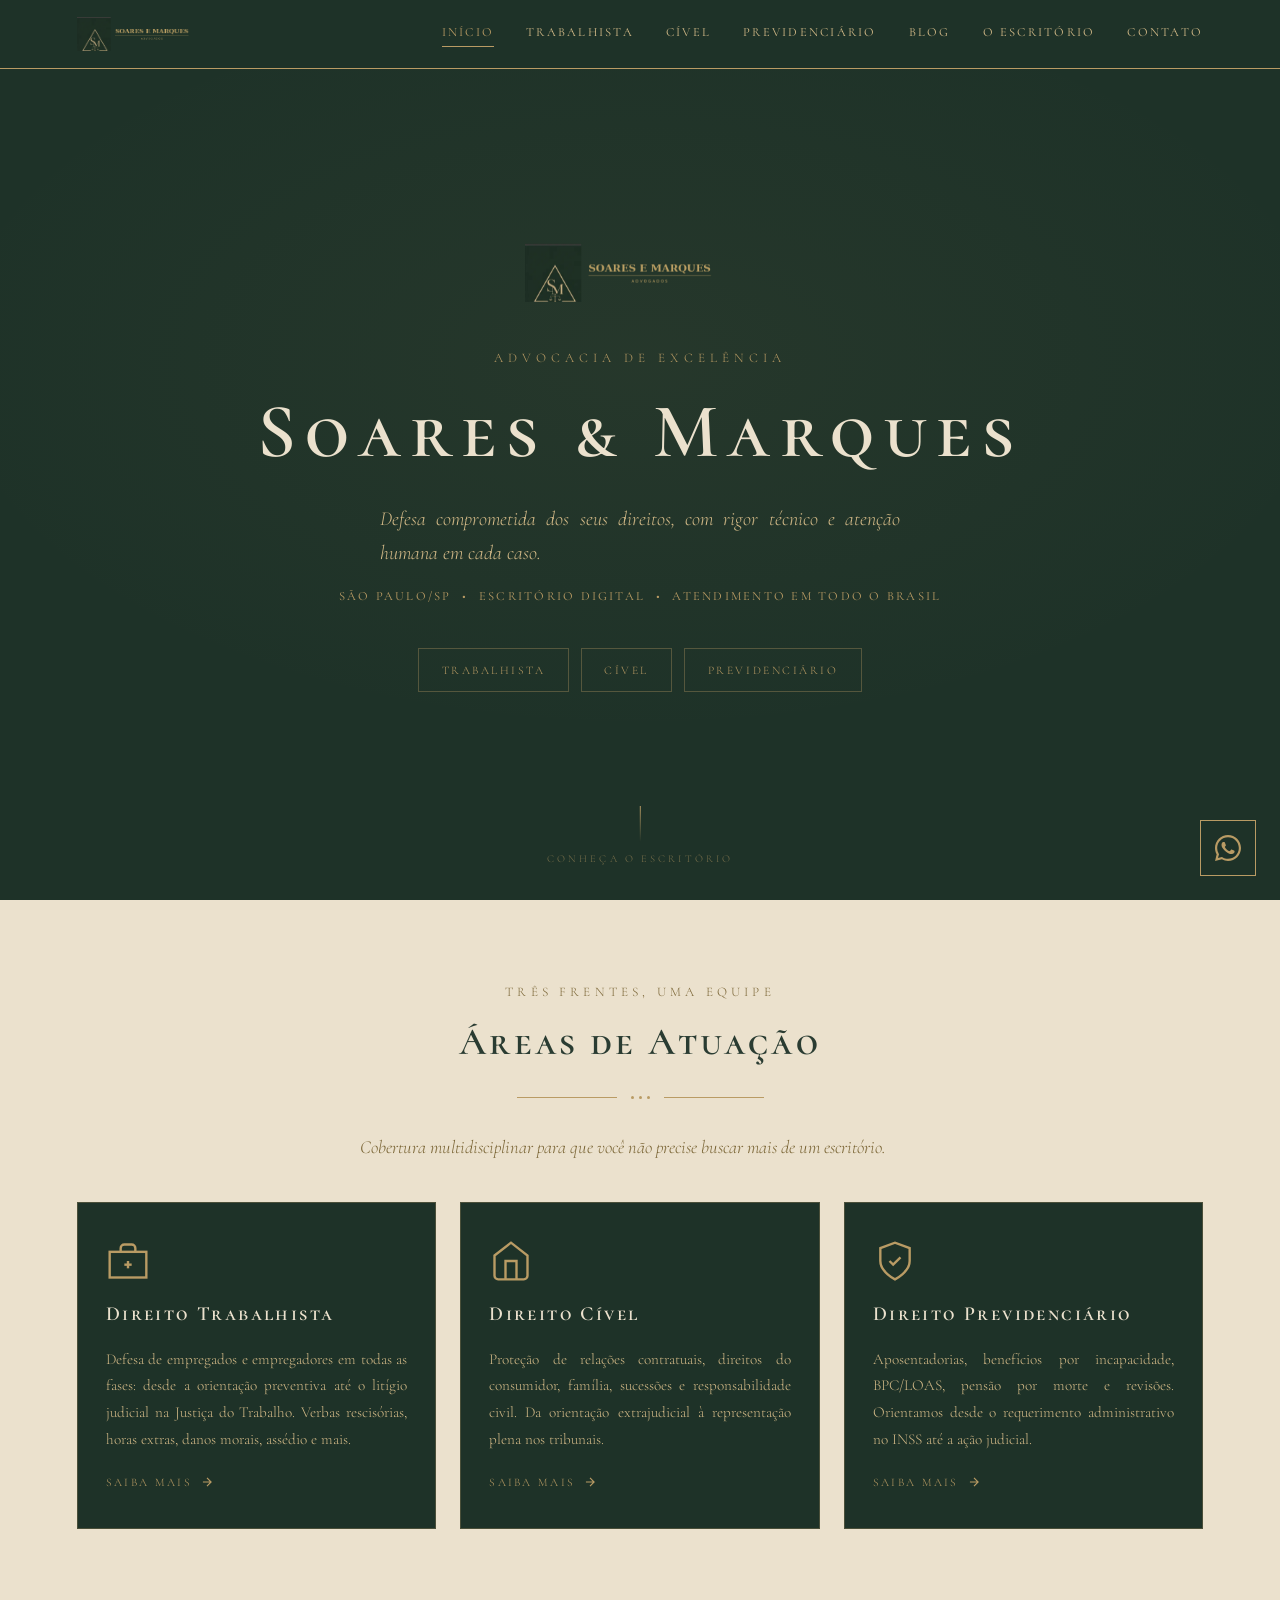
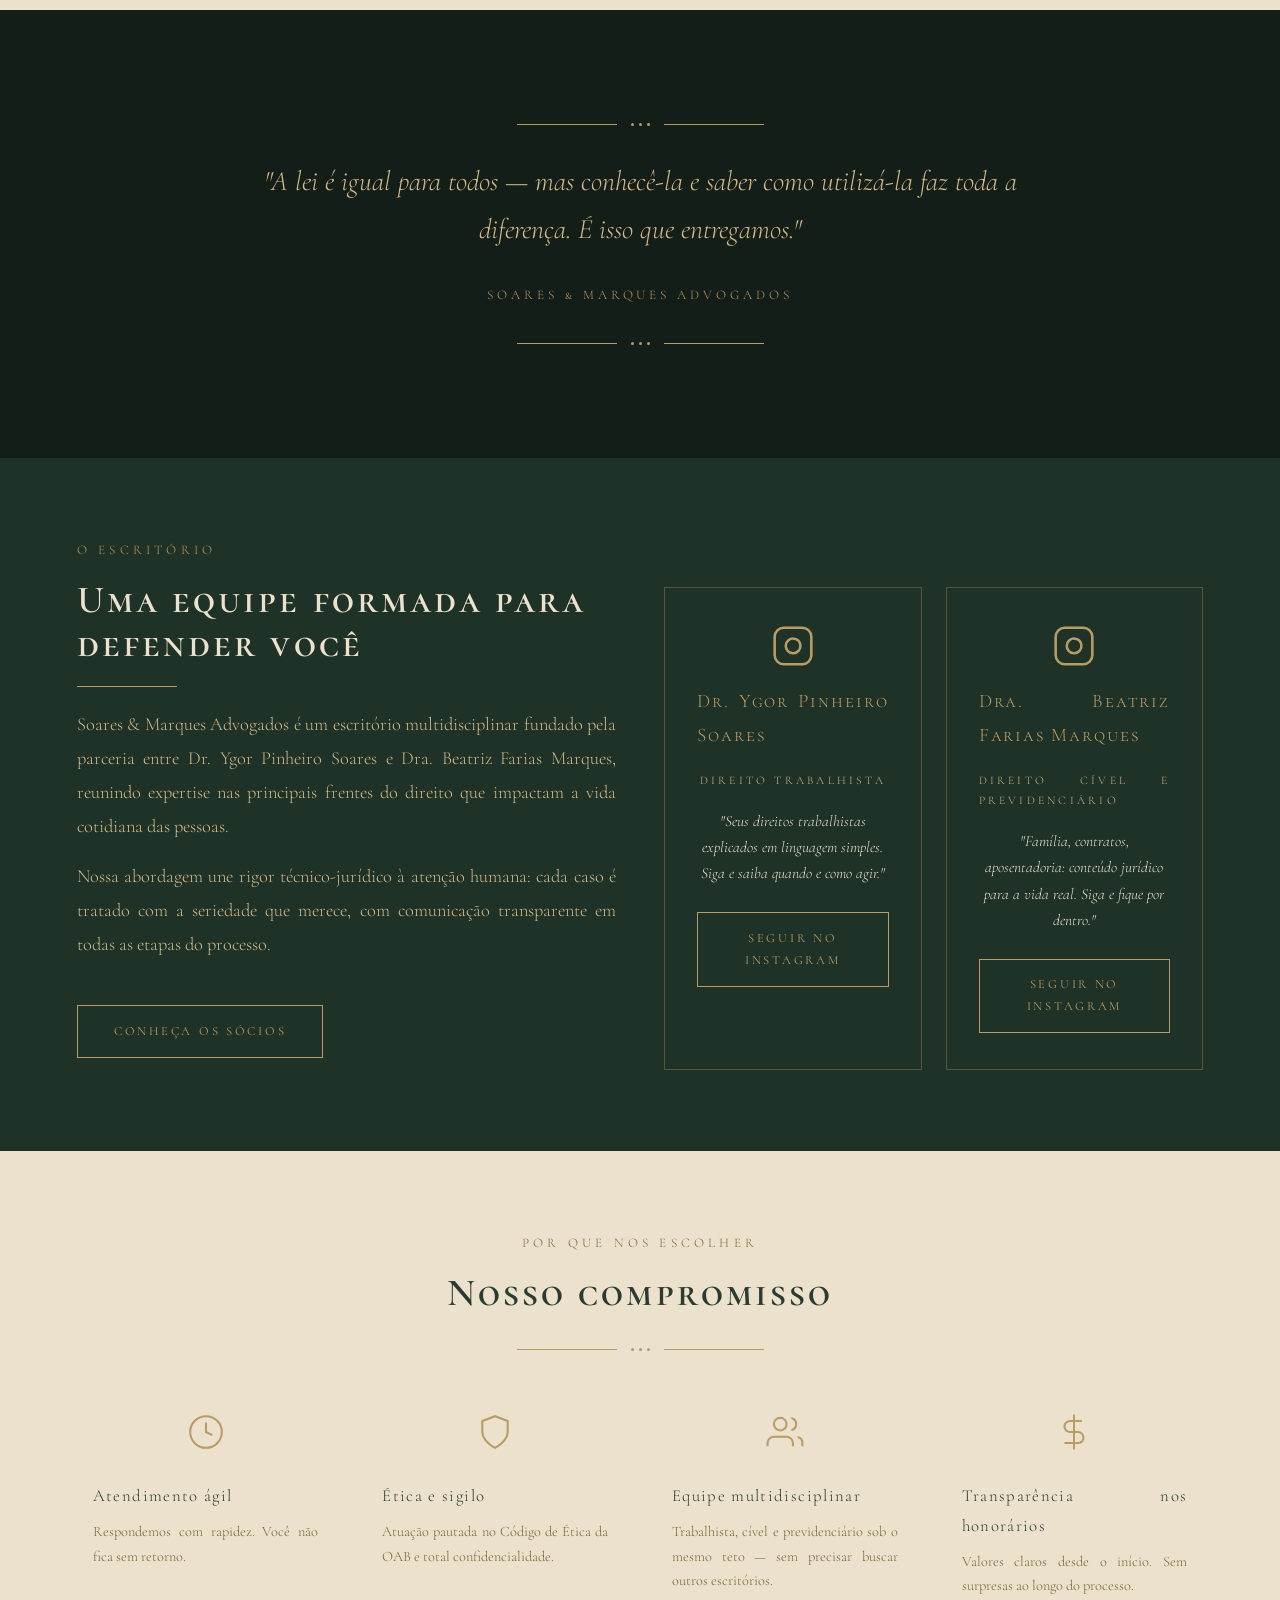
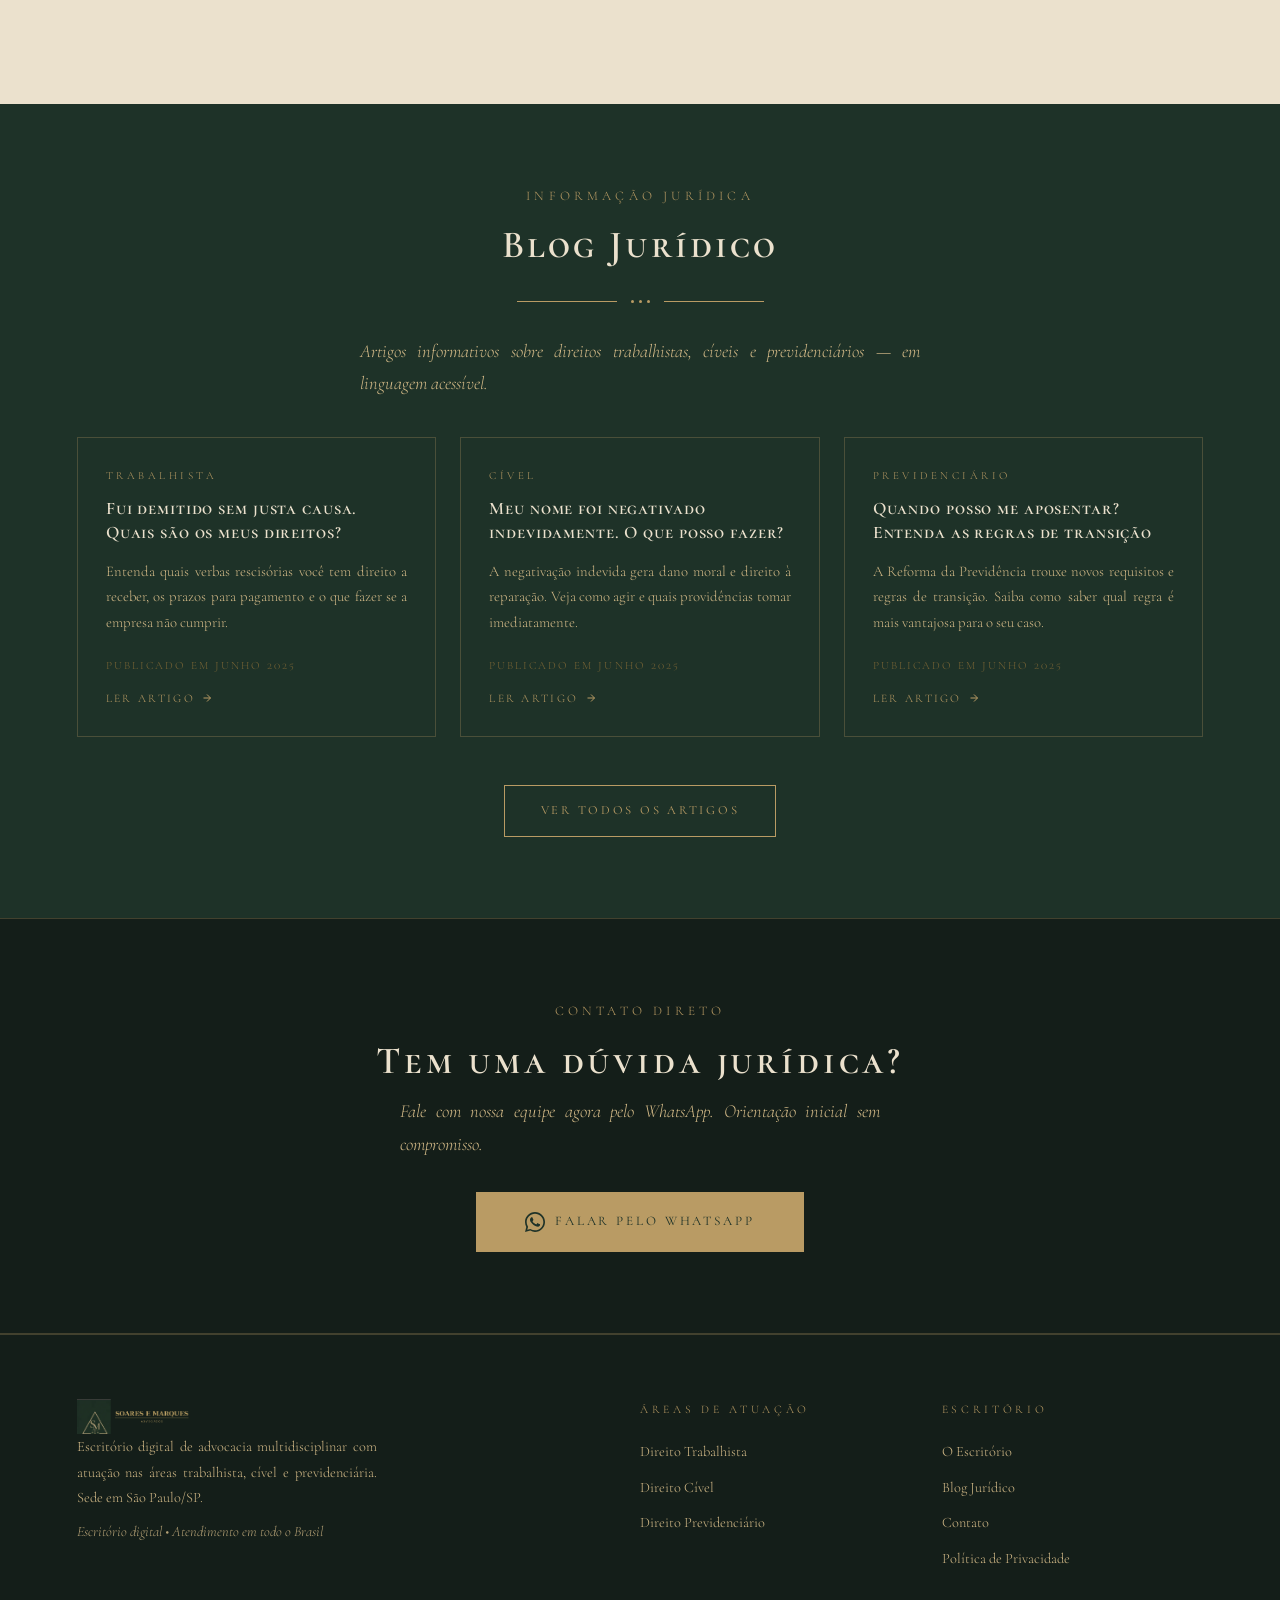
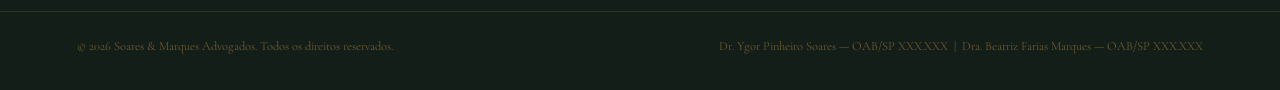
==== commit fdf8ab41: "Add files via upload" ====
--- a/index.html
+++ b/index.html
@@ -4,17 +4,42 @@
   <meta charset="UTF-8">
   <meta name="viewport" content="width=device-width, initial-scale=1.0">
   <title>Soares & Marques Advogados — Trabalhista, Cível e Previdenciário</title>
-  <meta name="description" content="Escritório de advocacia multidisciplinar em Sorocaba-SP. Atuação nas áreas trabalhista, cível e previdenciária. Dr. Ygor Pinheiro Soares e Dra. Beatriz Farias Marques.">
+  <meta name="description" content="Escritório digital de advocacia multidisciplinar com sede em São Paulo/SP. Atendimento em todo o Brasil nas áreas trabalhista, cível e previdenciária. Dr. Ygor Pinheiro Soares e Dra. Beatriz Farias Marques.">
   <meta name="robots" content="index, follow">
   <meta property="og:type" content="website">
   <meta property="og:title" content="Soares & Marques Advogados">
   <meta property="og:description" content="Advocacia multidisciplinar com excelência técnica e comprometimento. Trabalhista, Cível e Previdenciário.">
   <meta property="og:image" content="og-image.png">
   <link rel="canonical" href="https://soaresemarques.adv.br/">
-  <link rel="icon" type="image/svg+xml" href="favicon.svg">
+  <link rel="icon" type="image/png" sizes="32x32" href="favicon_32.png">
+  <link rel="icon" type="image/png" href="favicon.png">
+  <link rel="apple-touch-icon" href="favicon.png">
   <link rel="preconnect" href="https://fonts.googleapis.com">
   <link rel="preconnect" href="https://fonts.gstatic.com" crossorigin>
   <link rel="stylesheet" href="css/style.css">
+
+  <!-- Google Analytics 4 — substitua G-XXXXXXXXXX pelo seu ID real -->
+  <script async src="https://www.googletagmanager.com/gtag/js?id=G-XXXXXXXXXX"></script>
+  <script>
+    window.dataLayer = window.dataLayer || [];
+    function gtag(){dataLayer.push(arguments);}
+    gtag('js', new Date());
+    gtag('config', 'G-XXXXXXXXXX');
+  </script>
+
+  <!-- Facebook Pixel — substitua YOUR_PIXEL_ID pelo seu ID real -->
+  <script>
+    !function(f,b,e,v,n,t,s){if(f.fbq)return;n=f.fbq=function(){n.callMethod?
+    n.callMethod.apply(n,arguments):n.queue.push(arguments)};if(!f._fbq)f._fbq=n;
+    n.push=n;n.loaded=!0;n.version='2.0';n.queue=[];t=b.createElement(e);t.async=!0;
+    t.src=v;s=b.getElementsByTagName(e)[0];s.parentNode.insertBefore(t,s)}(window,
+    document,'script','https://connect.facebook.net/en_US/fbevents.js');
+    fbq('init','YOUR_PIXEL_ID');
+    fbq('track','PageView');
+  </script>
+  <noscript><img height="1" width="1" style="display:none"
+    src="https://www.facebook.com/tr?id=YOUR_PIXEL_ID&ev=PageView&noscript=1"/></noscript>
+
   <script type="application/ld+json">
   {
     "@context": "https://schema.org",
@@ -25,7 +50,7 @@
     "telephone": "+55-15-99755-4851",
     "address": {
       "@type": "PostalAddress",
-      "addressLocality": "Sorocaba",
+      "addressLocality": "São Paulo",
       "addressRegion": "SP",
       "addressCountry": "BR"
     },
@@ -45,23 +70,7 @@
 
     <section class="hero" aria-label="Apresentação do escritório">
       <div class="hero__logo-wrap" aria-hidden="true">
-        <svg viewBox="0 0 200 284" xmlns="http://www.w3.org/2000/svg">
-          <polygon points="100,6 194,170 6,170" fill="none" stroke="#B99B64" stroke-width="1.4"/>
-          <text x="86" y="124" font-family="Cormorant SC, Georgia, serif" font-weight="600" font-size="60" fill="#B99B64">S</text>
-          <text x="108" y="118" font-family="Cormorant SC, Georgia, serif" font-weight="600" font-size="44" fill="#B99B64" opacity="0.92">M</text>
-          <g stroke="#B99B64" stroke-width="1.1" fill="none" stroke-linecap="round">
-            <circle cx="100" cy="134" r="2.5" fill="#B99B64" stroke="none"/>
-            <line x1="100" y1="136.5" x2="100" y2="156"/>
-            <line x1="79" y1="142" x2="121" y2="142"/>
-            <line x1="79" y1="142" x2="72" y2="153"/>
-            <line x1="72" y1="153" x2="86" y2="153"/>
-            <line x1="121" y1="142" x2="114" y2="153"/>
-            <line x1="114" y1="153" x2="128" y2="153"/>
-          </g>
-          <text x="100" y="196" font-family="Cormorant SC, Georgia, serif" font-weight="400" font-size="12" fill="#B99B64" text-anchor="middle" letter-spacing="3.5">SOARES E MARQUES</text>
-          <line x1="33" y1="205" x2="167" y2="205" stroke="#B99B64" stroke-width="0.8"/>
-          <text x="100" y="222" font-family="Cormorant SC, Georgia, serif" font-weight="300" font-size="8.5" fill="#D2B987" text-anchor="middle" letter-spacing="5.5">A D V O G A D O S</text>
-        </svg>
+        <img src="logo.png" alt="Soares &amp; Marques Advogados" width="200">
       </div>
 
       <p class="hero__overline">Advocacia de excelência</p>
@@ -69,6 +78,7 @@
       <p class="hero__tagline">
         Defesa comprometida dos seus direitos, com rigor técnico e atenção humana em cada caso.
       </p>
+      <p class="hero__location">São Paulo/SP &nbsp;•&nbsp; Escritório digital &nbsp;•&nbsp; Atendimento em todo o Brasil</p>
 
       <div class="hero__areas" role="list">
         <a href="trabalhista/" class="hero__area-link" role="listitem">Trabalhista</a>
@@ -192,21 +202,36 @@
             <a href="sobre/" class="btn" style="margin-top:1.75rem">Conheça os sócios</a>
           </div>
 
-          <div class="socios-list">
-            <div class="socio-card reveal reveal-d1">
-              <p class="socio-card__nome">Dr. Ygor Pinheiro Soares</p>
-              <p class="socio-card__cargo">Advogado Trabalhista — OAB/SP XXX.XXX</p>
-              <p class="socio-card__desc">
-                Especialista em Direito do Trabalho, atua na defesa de trabalhadores e empresas em ações trabalhistas, rescisões, ações de indenização e consultoria preventiva.
-              </p>
-            </div>
-            <div class="socio-card reveal reveal-d2">
-              <p class="socio-card__nome">Dra. Beatriz Farias Marques</p>
-              <p class="socio-card__cargo">Advogada Cível — OAB/SP XXX.XXX</p>
-              <p class="socio-card__desc">
-                Especialista em Direito Cível, com atuação em direito de família, contratos, responsabilidade civil, consumidor e inventários. Atua também na área previdenciária em parceria com o sócio.
-              </p>
-            </div>
+          <div class="insta-cards">
+
+            <div class="insta-card reveal reveal-d1">
+              <svg class="insta-card__icon" viewBox="0 0 24 24" fill="none" stroke="currentColor" stroke-width="1.4" aria-hidden="true">
+                <rect x="2" y="2" width="20" height="20" rx="5" ry="5"/>
+                <path d="M16 11.37A4 4 0 1112.63 8 4 4 0 0116 11.37z"/>
+                <line x1="17.5" y1="6.5" x2="17.51" y2="6.5"/>
+              </svg>
+              <p class="insta-card__nome">Dr. Ygor Pinheiro Soares</p>
+              <p class="insta-card__area">Direito Trabalhista</p>
+              <p class="insta-card__frase">"Seus direitos trabalhistas explicados em linguagem simples. Siga e saiba quando e como agir."</p>
+              <a href="https://www.instagram.com/ygorsoares_bjj/" class="btn" target="_blank" rel="noopener" aria-label="Seguir Dr. Ygor no Instagram">
+                Seguir no Instagram
+              </a>
+            </div>
+
+            <div class="insta-card reveal reveal-d2">
+              <svg class="insta-card__icon" viewBox="0 0 24 24" fill="none" stroke="currentColor" stroke-width="1.4" aria-hidden="true">
+                <rect x="2" y="2" width="20" height="20" rx="5" ry="5"/>
+                <path d="M16 11.37A4 4 0 1112.63 8 4 4 0 0116 11.37z"/>
+                <line x1="17.5" y1="6.5" x2="17.51" y2="6.5"/>
+              </svg>
+              <p class="insta-card__nome">Dra. Beatriz Farias Marques</p>
+              <p class="insta-card__area">Direito Cível e Previdenciário</p>
+              <p class="insta-card__frase">"Família, contratos, aposentadoria: conteúdo jurídico para a vida real. Siga e fique por dentro."</p>
+              <a href="https://www.instagram.com/beaf_marques/" class="btn" target="_blank" rel="noopener" aria-label="Seguir Dra. Beatriz no Instagram">
+                Seguir no Instagram
+              </a>
+            </div>
+
           </div>
         </div>
       </div>
--- a/css/style.css
+++ b/css/style.css
@@ -0,0 +1,1326 @@
+/* ================================================================
+   SOARES & MARQUES ADVOGADOS — Design System
+   Paleta exclusiva, tipografia serifada, identidade clássica
+   ================================================================ */
+
+@import url('https://fonts.googleapis.com/css2?family=Cormorant+Garamond:ital,wght@0,300;0,400;0,600;1,300;1,400;1,600&family=Cormorant+SC:wght@300;400;600&display=swap');
+
+/* ----------------------------------------------------------------
+   TOKENS
+   ---------------------------------------------------------------- */
+:root {
+  /* Paleta */
+  --verde-escuro:   #1E3228;
+  --champagne:      #EBE1CD;
+  --dourado:        #B99B64;
+  --dourado-claro:  #D2B987;
+  --preto-noturno:  #141E19;
+  --texto-escuro:   #2A3C32;
+  --texto-muted:    #7A6535;
+
+  /* Tipografia */
+  --font-display: 'Cormorant SC', Georgia, serif;
+  --font-body:    'Cormorant Garamond', Georgia, serif;
+
+  --font-hero:    clamp(2.6rem, 6vw, 5.5rem);
+  --font-h1:      clamp(1.8rem, 4vw, 3.5rem);
+  --font-h2:      clamp(1.4rem, 3vw, 2.5rem);
+  --font-h3:      clamp(1.15rem, 2vw, 1.8rem);
+  --font-body-sz: clamp(1rem, 1.5vw, 1.15rem);
+  --font-caption: 0.82rem;
+
+  /* Espaçamento */
+  --pad-x:        clamp(1.25rem, 6vw, 10rem);
+  --pad-section:  clamp(3.5rem, 9vh, 8rem);
+  --gap:          clamp(1.25rem, 3vw, 3rem);
+  --max-w:        1280px;
+
+  /* Misc */
+  --borda:        1px solid rgba(185,155,100,0.28);
+  --trans:        0.3s ease;
+  --navbar-h:     68px;
+}
+
+/* ----------------------------------------------------------------
+   RESET
+   ---------------------------------------------------------------- */
+*, *::before, *::after { box-sizing: border-box; margin: 0; padding: 0; }
+html { scroll-behavior: smooth; }
+img { max-width: 100%; height: auto; display: block; }
+a { color: inherit; text-decoration: none; }
+ul, ol { list-style: none; }
+button { font-family: inherit; cursor: pointer; }
+
+body {
+  font-family: var(--font-body);
+  font-size: var(--font-body-sz);
+  font-weight: 300;
+  line-height: 1.75;
+  color: var(--texto-escuro);
+  background: var(--champagne);
+  -webkit-font-smoothing: antialiased;
+  opacity: 0;
+  transition: opacity 0.25s ease;
+}
+body.loaded { opacity: 1; }
+
+/* ----------------------------------------------------------------
+   TIPOGRAFIA BASE
+   ---------------------------------------------------------------- */
+h1, h2, h3, h4, h5 {
+  font-family: var(--font-display);
+  font-weight: 600;
+  line-height: 1.15;
+  letter-spacing: 0.08em;
+}
+h1 { font-size: var(--font-h1); }
+h2 { font-size: var(--font-h2); }
+h3 { font-size: var(--font-h3); }
+
+p { margin-bottom: 0; }
+
+/* Justificação de parágrafos e textos descritivos */
+p,
+.area-card__desc,
+.service-card__desc,
+.blog-card__excerpt,
+.footer__desc,
+.socio-card__desc,
+.page-hero__desc,
+.sobre-text p,
+.socio-full__bio p,
+.privacy-content p,
+.privacy-content li,
+.calc-disclaimer,
+.calc-notice,
+.diferencial__desc,
+.contato-card__sub,
+.chat-bubble__sub {
+  text-align: justify;
+  hyphens: auto;
+}
+
+/* ----------------------------------------------------------------
+   LAYOUT
+   ---------------------------------------------------------------- */
+.container {
+  max-width: var(--max-w);
+  margin: 0 auto;
+  padding: 0 var(--pad-x);
+}
+
+.section {
+  padding: var(--pad-section) 0;
+}
+.section--dark    { background: var(--verde-escuro); color: var(--champagne); }
+.section--darker  { background: var(--preto-noturno); color: var(--champagne); }
+.section--light   { background: var(--champagne); color: var(--texto-escuro); }
+.section--alt     { background: #F3EDDF; color: var(--texto-escuro); }
+
+/* ----------------------------------------------------------------
+   NAVBAR
+   ---------------------------------------------------------------- */
+.navbar {
+  position: fixed;
+  inset: 0 0 auto 0;
+  z-index: 1000;
+  background: var(--verde-escuro);
+  border-bottom: 1px solid var(--dourado);
+}
+
+.navbar__inner {
+  max-width: var(--max-w);
+  margin: 0 auto;
+  padding: 0 var(--pad-x);
+  height: var(--navbar-h);
+  display: flex;
+  align-items: center;
+  justify-content: space-between;
+}
+
+.navbar__logo svg { height: 50px; width: auto; display: block; }
+
+.navbar__links {
+  display: none;
+  align-items: center;
+  gap: 2rem;
+}
+@media (min-width: 1024px) { .navbar__links { display: flex; } }
+
+.navbar__links a {
+  font-family: var(--font-display);
+  font-size: 0.78rem;
+  font-weight: 400;
+  letter-spacing: 0.18em;
+  text-transform: uppercase;
+  color: var(--dourado-claro);
+  position: relative;
+  padding-bottom: 2px;
+  transition: color var(--trans);
+}
+.navbar__links a::after {
+  content: '';
+  position: absolute;
+  bottom: -1px; left: 0; right: 0;
+  height: 1px;
+  background: var(--dourado);
+  transform: scaleX(0);
+  transition: transform var(--trans);
+}
+.navbar__links a:hover,
+.navbar__links a[aria-current] { color: var(--dourado); }
+.navbar__links a:hover::after,
+.navbar__links a[aria-current]::after { transform: scaleX(1); }
+
+/* Hambúrguer */
+.navbar__toggle {
+  display: flex;
+  flex-direction: column;
+  justify-content: center;
+  gap: 5px;
+  background: none;
+  border: none;
+  padding: 6px;
+  min-width: 44px;
+  min-height: 44px;
+  align-items: center;
+}
+@media (min-width: 1024px) { .navbar__toggle { display: none; } }
+
+.navbar__toggle span {
+  display: block;
+  width: 24px;
+  height: 1px;
+  background: var(--dourado);
+  transition: transform var(--trans), opacity var(--trans);
+  transform-origin: center;
+}
+.navbar__toggle[aria-expanded="true"] span:nth-child(1) { transform: translateY(6px) rotate(45deg); }
+.navbar__toggle[aria-expanded="true"] span:nth-child(2) { opacity: 0; }
+.navbar__toggle[aria-expanded="true"] span:nth-child(3) { transform: translateY(-6px) rotate(-45deg); }
+
+/* Menu mobile */
+.navbar__mobile {
+  position: fixed;
+  inset: var(--navbar-h) 0 0 0;
+  background: var(--preto-noturno);
+  z-index: 999;
+  display: flex;
+  flex-direction: column;
+  align-items: center;
+  justify-content: center;
+  gap: 2.25rem;
+  opacity: 0;
+  pointer-events: none;
+  transition: opacity var(--trans);
+}
+.navbar__mobile.open {
+  opacity: 1;
+  pointer-events: all;
+}
+
+.navbar__mobile a {
+  font-family: var(--font-display);
+  font-size: 1.35rem;
+  letter-spacing: 0.22em;
+  text-transform: uppercase;
+  color: var(--dourado-claro);
+  transition: color var(--trans);
+}
+.navbar__mobile a:hover { color: var(--dourado); }
+
+/* ----------------------------------------------------------------
+   DIVISÓRIAS
+   ---------------------------------------------------------------- */
+.divider {
+  display: flex;
+  align-items: center;
+  justify-content: center;
+  gap: 14px;
+  margin: 2rem auto;
+}
+.divider__line { width: 100px; height: 1px; background: var(--dourado); }
+.divider__dots { display: flex; gap: 5px; }
+.divider__dots span { width: 3px; height: 3px; border-radius: 50%; background: var(--dourado); }
+
+/* Eyebrow */
+.eyebrow {
+  display: block;
+  font-family: var(--font-display);
+  font-size: var(--font-caption);
+  font-weight: 300;
+  letter-spacing: 0.32em;
+  text-transform: uppercase;
+  color: var(--dourado);
+  margin-bottom: 1rem;
+}
+
+/* Section header */
+.section-header { text-align: center; margin-bottom: var(--gap); }
+.section-header h2 { margin-bottom: 1rem; }
+.section-header p {
+  font-style: italic;
+  color: var(--texto-muted);
+  max-width: 560px;
+  margin: 0 auto;
+}
+.section--dark .section-header p { color: var(--dourado-claro); }
+
+/* ----------------------------------------------------------------
+   BOTÕES
+   ---------------------------------------------------------------- */
+.btn {
+  display: inline-flex;
+  align-items: center;
+  gap: 0.6rem;
+  font-family: var(--font-display);
+  font-size: 0.78rem;
+  font-weight: 400;
+  letter-spacing: 0.22em;
+  text-transform: uppercase;
+  padding: 0.9rem 2.25rem;
+  border: 1px solid var(--dourado);
+  background: transparent;
+  color: var(--dourado);
+  transition: all var(--trans);
+  border-radius: 0;
+  min-height: 44px;
+}
+.btn:hover { background: var(--dourado); color: var(--verde-escuro); }
+.btn:focus-visible { outline: 2px solid var(--dourado); outline-offset: 3px; }
+
+.btn--filled { background: var(--dourado); color: var(--verde-escuro); }
+.btn--filled:hover { background: var(--dourado-claro); }
+
+.btn--dark { border-color: var(--verde-escuro); color: var(--verde-escuro); }
+.btn--dark:hover { background: var(--verde-escuro); color: var(--champagne); }
+
+.btn--lg { padding: 1.1rem 3rem; font-size: 0.82rem; }
+
+/* ----------------------------------------------------------------
+   CARDS INSTAGRAM DOS SÓCIOS
+   ---------------------------------------------------------------- */
+.insta-cards {
+  display: grid;
+  grid-template-columns: 1fr;
+  gap: 1.5rem;
+  margin-top: 3rem;
+}
+@media (min-width: 640px) {
+  .insta-cards { grid-template-columns: 1fr 1fr; }
+}
+
+.insta-card {
+  border: 1px solid rgba(185,155,100,0.35);
+  padding: 2.25rem 2rem;
+  display: flex;
+  flex-direction: column;
+  gap: 1.1rem;
+  transition: border-color var(--trans), transform var(--trans);
+  text-align: center;
+  align-items: center;
+}
+.insta-card:hover { border-color: var(--dourado); transform: translateY(-4px); }
+
+.insta-card__icon {
+  width: 44px;
+  height: 44px;
+  color: var(--dourado);
+}
+
+.insta-card__nome {
+  font-family: var(--font-display);
+  font-size: 1.2rem;
+  color: var(--dourado);
+  letter-spacing: 0.1em;
+}
+
+.insta-card__area {
+  font-family: var(--font-display);
+  font-size: 0.72rem;
+  letter-spacing: 0.28em;
+  text-transform: uppercase;
+  color: var(--dourado-claro);
+}
+
+.insta-card__frase {
+  font-family: var(--font-body);
+  font-style: italic;
+  font-weight: 300;
+  font-size: 0.97rem;
+  color: var(--champagne);
+  line-height: 1.7;
+  text-align: center;
+}
+
+.insta-card .btn {
+  margin-top: 0.5rem;
+  width: 100%;
+  justify-content: center;
+}
+
+/* ----------------------------------------------------------------
+   HERO (HOME)
+   ---------------------------------------------------------------- */
+.hero {
+  min-height: 100vh;
+  background: var(--verde-escuro);
+  display: flex;
+  flex-direction: column;
+  align-items: center;
+  justify-content: center;
+  text-align: center;
+  padding: calc(var(--navbar-h) + 3rem) var(--pad-x) 5rem;
+  position: relative;
+  overflow: hidden;
+}
+.hero::before {
+  content: '';
+  position: absolute;
+  inset: 0;
+  background: radial-gradient(ellipse 80% 60% at 50% 40%, rgba(185,155,100,0.05) 0%, transparent 70%);
+  pointer-events: none;
+}
+
+.hero__logo-wrap {
+  width: clamp(140px, 22vw, 230px);
+  margin-bottom: clamp(2rem, 5vh, 3.5rem);
+  animation: riseIn 1.1s cubic-bezier(0.22,1,0.36,1) both;
+}
+.hero__logo-wrap svg { width: 100%; height: auto; }
+
+.hero__overline {
+  font-family: var(--font-display);
+  font-size: var(--font-caption);
+  letter-spacing: 0.38em;
+  text-transform: uppercase;
+  color: var(--dourado);
+  margin-bottom: 1.25rem;
+  animation: riseIn 1s 0.15s cubic-bezier(0.22,1,0.36,1) both;
+}
+
+.hero__title {
+  font-size: var(--font-hero);
+  color: var(--champagne);
+  letter-spacing: 0.12em;
+  line-height: 1.1;
+  margin-bottom: 1.75rem;
+  animation: riseIn 1s 0.3s cubic-bezier(0.22,1,0.36,1) both;
+}
+
+.hero__tagline {
+  font-family: var(--font-body);
+  font-size: clamp(1rem, 2vw, 1.25rem);
+  font-style: italic;
+  font-weight: 300;
+  color: var(--dourado-claro);
+  max-width: 520px;
+  line-height: 1.7;
+  margin-bottom: 1rem;
+  animation: riseIn 1s 0.45s cubic-bezier(0.22,1,0.36,1) both;
+}
+.hero__location {
+  font-family: var(--font-body);
+  font-size: 0.78rem;
+  font-weight: 400;
+  letter-spacing: 0.18em;
+  text-transform: uppercase;
+  color: var(--dourado);
+  opacity: 0.75;
+  margin-bottom: 2.5rem;
+  animation: riseIn 1s 0.55s cubic-bezier(0.22,1,0.36,1) both;
+  text-align: center;
+}
+
+.hero__areas {
+  display: flex;
+  flex-wrap: wrap;
+  gap: 0.75rem;
+  justify-content: center;
+  animation: riseIn 1s 0.6s cubic-bezier(0.22,1,0.36,1) both;
+}
+.hero__area-link {
+  font-family: var(--font-display);
+  font-size: 0.72rem;
+  letter-spacing: 0.22em;
+  text-transform: uppercase;
+  color: var(--dourado);
+  border: 1px solid rgba(185,155,100,0.35);
+  padding: 0.55rem 1.4rem;
+  min-height: 44px;
+  display: flex;
+  align-items: center;
+  transition: all var(--trans);
+}
+.hero__area-link:hover {
+  border-color: var(--dourado);
+  background: rgba(185,155,100,0.09);
+}
+
+.hero__scroll {
+  position: absolute;
+  bottom: 2rem;
+  left: 50%;
+  transform: translateX(-50%);
+  display: flex;
+  flex-direction: column;
+  align-items: center;
+  gap: 0.5rem;
+  animation: fadeIn 1.5s 1.2s ease both;
+}
+.hero__scroll span {
+  font-family: var(--font-display);
+  font-size: 0.65rem;
+  letter-spacing: 0.3em;
+  color: rgba(185,155,100,0.6);
+  text-transform: uppercase;
+}
+.hero__scroll-bar {
+  width: 1px;
+  height: 36px;
+  background: linear-gradient(to bottom, var(--dourado), transparent);
+  animation: scrollPulse 2s infinite;
+}
+
+/* ----------------------------------------------------------------
+   ÁREAS (HOME)
+   ---------------------------------------------------------------- */
+.areas-grid {
+  display: grid;
+  grid-template-columns: 1fr;
+  gap: 1.5rem;
+}
+@media (min-width: 640px) { .areas-grid { grid-template-columns: repeat(3, 1fr); } }
+
+.area-card {
+  background: var(--verde-escuro);
+  border: var(--borda);
+  padding: 2.25rem 1.75rem;
+  display: flex;
+  flex-direction: column;
+  gap: 1.25rem;
+  transition: border-color var(--trans), transform var(--trans);
+  cursor: pointer;
+}
+.area-card:hover {
+  border-color: rgba(185,155,100,0.75);
+  transform: translateY(-5px);
+}
+
+.area-card__icon { width: 44px; height: 44px; color: var(--dourado); }
+
+.area-card__title {
+  font-size: 1.25rem;
+  color: var(--champagne);
+  letter-spacing: 0.12em;
+}
+
+.area-card__desc {
+  font-size: 0.95rem;
+  font-weight: 300;
+  color: var(--dourado-claro);
+  line-height: 1.75;
+}
+
+.area-card__cta {
+  font-family: var(--font-display);
+  font-size: 0.72rem;
+  letter-spacing: 0.2em;
+  text-transform: uppercase;
+  color: var(--dourado);
+  display: flex;
+  align-items: center;
+  gap: 0.5rem;
+  margin-top: auto;
+  transition: gap var(--trans);
+}
+.area-card:hover .area-card__cta { gap: 1rem; }
+.area-card__cta svg { width: 14px; height: 14px; }
+
+/* ----------------------------------------------------------------
+   QUOTE / FILOSOFIA
+   ---------------------------------------------------------------- */
+.philosophy {
+  background: var(--preto-noturno);
+  padding: var(--pad-section) 0;
+  text-align: center;
+}
+.philosophy blockquote {
+  font-family: var(--font-body);
+  font-size: clamp(1.2rem, 2.5vw, 1.75rem);
+  font-style: italic;
+  font-weight: 300;
+  color: var(--dourado-claro);
+  max-width: 760px;
+  margin: 0 auto 1.5rem;
+  line-height: 1.7;
+}
+.philosophy cite {
+  font-family: var(--font-display);
+  font-size: var(--font-caption);
+  letter-spacing: 0.3em;
+  text-transform: uppercase;
+  color: var(--dourado);
+  font-style: normal;
+}
+
+/* ----------------------------------------------------------------
+   SOBRE (HOME)
+   ---------------------------------------------------------------- */
+.sobre-grid {
+  display: grid;
+  grid-template-columns: 1fr;
+  gap: 3rem;
+  align-items: start;
+}
+@media (min-width: 768px) {
+  .sobre-grid { grid-template-columns: 1fr 1fr; }
+}
+
+.sobre-text { }
+.sobre-text h2 { color: var(--champagne); margin-bottom: 1.25rem; }
+.sobre-text p {
+  color: var(--dourado-claro);
+  font-weight: 300;
+  line-height: 1.85;
+  margin-bottom: 1rem;
+}
+
+.socios-list { display: flex; flex-direction: column; gap: 1.5rem; }
+
+.socio-card {
+  border: var(--borda);
+  padding: 1.75rem;
+  transition: border-color var(--trans);
+}
+.socio-card:hover { border-color: rgba(185,155,100,0.7); }
+
+.socio-card__nome {
+  font-size: 1.2rem;
+  color: var(--dourado);
+  letter-spacing: 0.1em;
+  margin-bottom: 0.2rem;
+}
+.socio-card__cargo {
+  font-family: var(--font-display);
+  font-size: 0.7rem;
+  letter-spacing: 0.28em;
+  text-transform: uppercase;
+  color: var(--dourado-claro);
+  margin-bottom: 0.9rem;
+}
+.socio-card__desc {
+  font-size: 0.93rem;
+  font-weight: 300;
+  color: var(--champagne);
+  line-height: 1.75;
+}
+
+/* ----------------------------------------------------------------
+   DIFERENCIAIS
+   ---------------------------------------------------------------- */
+.diferenciais-grid {
+  display: grid;
+  grid-template-columns: 1fr 1fr;
+  gap: 2rem;
+}
+@media (min-width: 768px) {
+  .diferenciais-grid { grid-template-columns: repeat(4, 1fr); }
+}
+
+.diferencial {
+  text-align: center;
+  padding: 1.5rem 1rem;
+}
+.diferencial__icon {
+  width: 38px;
+  height: 38px;
+  color: var(--dourado);
+  margin: 0 auto 1.25rem;
+}
+.diferencial__title {
+  font-size: 1.05rem;
+  color: var(--texto-escuro);
+  letter-spacing: 0.08em;
+  margin-bottom: 0.6rem;
+}
+.diferencial__desc {
+  font-size: 0.9rem;
+  font-weight: 300;
+  color: var(--texto-muted);
+  line-height: 1.7;
+}
+
+/* ----------------------------------------------------------------
+   CTA WHATSAPP
+   ---------------------------------------------------------------- */
+.cta-wa {
+  background: var(--preto-noturno);
+  padding: var(--pad-section) 0;
+  text-align: center;
+  border-top: var(--borda);
+  border-bottom: var(--borda);
+}
+.cta-wa h2 {
+  color: var(--champagne);
+  margin-bottom: 0.75rem;
+  letter-spacing: 0.1em;
+}
+.cta-wa p {
+  font-style: italic;
+  color: var(--dourado-claro);
+  font-weight: 300;
+  max-width: 480px;
+  margin: 0 auto 2rem;
+}
+
+/* ----------------------------------------------------------------
+   BLOG CARDS
+   ---------------------------------------------------------------- */
+.blog-grid {
+  display: grid;
+  grid-template-columns: 1fr;
+  gap: 1.5rem;
+}
+@media (min-width: 640px) { .blog-grid { grid-template-columns: repeat(2, 1fr); } }
+@media (min-width: 1024px) { .blog-grid { grid-template-columns: repeat(3, 1fr); } }
+
+.blog-card {
+  background: var(--verde-escuro);
+  border: var(--borda);
+  display: flex;
+  flex-direction: column;
+  transition: border-color var(--trans);
+  overflow: hidden;
+}
+.blog-card:hover { border-color: rgba(185,155,100,0.7); }
+
+.blog-card__body { padding: 1.75rem; flex: 1; display: flex; flex-direction: column; }
+
+.blog-card__area {
+  font-family: var(--font-display);
+  font-size: 0.68rem;
+  letter-spacing: 0.32em;
+  text-transform: uppercase;
+  color: var(--dourado);
+  margin-bottom: 0.7rem;
+}
+.blog-card__title {
+  font-size: 1.1rem;
+  color: var(--champagne);
+  letter-spacing: 0.05em;
+  line-height: 1.4;
+  margin-bottom: 0.8rem;
+}
+.blog-card__excerpt {
+  font-size: 0.92rem;
+  font-weight: 300;
+  color: var(--dourado-claro);
+  line-height: 1.75;
+  margin-bottom: 1.25rem;
+  flex: 1;
+}
+.blog-card__meta {
+  font-family: var(--font-display);
+  font-size: 0.7rem;
+  letter-spacing: 0.18em;
+  color: var(--texto-muted);
+  text-transform: uppercase;
+  margin-top: auto;
+}
+.blog-card__link {
+  font-family: var(--font-display);
+  font-size: 0.72rem;
+  letter-spacing: 0.2em;
+  text-transform: uppercase;
+  color: var(--dourado);
+  margin-top: 0.75rem;
+  display: inline-flex;
+  align-items: center;
+  gap: 0.4rem;
+  transition: gap var(--trans);
+}
+.blog-card:hover .blog-card__link { gap: 0.8rem; }
+
+/* ----------------------------------------------------------------
+   FOOTER
+   ---------------------------------------------------------------- */
+.footer {
+  background: var(--preto-noturno);
+  border-top: var(--borda);
+  padding: 4rem 0 2rem;
+}
+
+.footer__inner {
+  max-width: var(--max-w);
+  margin: 0 auto;
+  padding: 0 var(--pad-x);
+  display: grid;
+  grid-template-columns: 1fr;
+  gap: 2.5rem;
+}
+@media (min-width: 768px) {
+  .footer__inner { grid-template-columns: 2fr 1fr 1fr; }
+}
+
+.footer__brand svg { width: 90px; margin-bottom: 1.25rem; }
+.footer__desc {
+  font-size: 0.9rem;
+  font-weight: 300;
+  color: var(--dourado-claro);
+  line-height: 1.8;
+  max-width: 300px;
+}
+
+.footer__heading {
+  font-family: var(--font-display);
+  font-size: 0.72rem;
+  letter-spacing: 0.32em;
+  text-transform: uppercase;
+  color: var(--dourado);
+  margin-bottom: 1.25rem;
+}
+
+.footer__nav {
+  display: flex;
+  flex-direction: column;
+  gap: 0.65rem;
+}
+.footer__nav a {
+  font-size: 0.9rem;
+  font-weight: 300;
+  color: var(--dourado-claro);
+  transition: color var(--trans);
+}
+.footer__nav a:hover { color: var(--dourado); }
+
+.footer__bottom {
+  max-width: var(--max-w);
+  margin: 2.5rem auto 0;
+  padding: 1.5rem var(--pad-x) 0;
+  border-top: 1px solid rgba(185,155,100,0.18);
+  display: flex;
+  flex-direction: column;
+  gap: 0.4rem;
+}
+@media (min-width: 768px) {
+  .footer__bottom {
+    flex-direction: row;
+    justify-content: space-between;
+    align-items: center;
+  }
+}
+.footer__bottom p {
+  font-size: 0.78rem;
+  font-weight: 300;
+  color: var(--texto-muted);
+}
+
+/* ----------------------------------------------------------------
+   CHAT WIDGET (WhatsApp flutuante)
+   ---------------------------------------------------------------- */
+.chat-widget {
+  position: fixed;
+  bottom: 1.5rem;
+  right: 1.5rem;
+  z-index: 900;
+  display: flex;
+  flex-direction: column;
+  align-items: flex-end;
+  gap: 0.75rem;
+}
+
+.chat-bubble {
+  background: var(--preto-noturno);
+  border: var(--borda);
+  padding: 1.5rem;
+  width: 290px;
+  display: none;
+  flex-direction: column;
+  gap: 0.75rem;
+}
+.chat-bubble.open { display: flex; }
+
+.chat-bubble__title {
+  font-family: var(--font-display);
+  font-size: 1rem;
+  color: var(--champagne);
+  letter-spacing: 0.08em;
+}
+.chat-bubble__sub {
+  font-size: 0.85rem;
+  font-weight: 300;
+  color: var(--dourado-claro);
+  line-height: 1.6;
+}
+
+.chat-bubble textarea {
+  width: 100%;
+  background: rgba(255,255,255,0.04);
+  border: var(--borda);
+  color: var(--champagne);
+  font-family: var(--font-body);
+  font-size: 0.9rem;
+  font-weight: 300;
+  padding: 0.75rem;
+  resize: none;
+  height: 80px;
+  border-radius: 0;
+}
+.chat-bubble textarea:focus { outline: none; border-color: var(--dourado); }
+.chat-bubble textarea::placeholder { color: var(--texto-muted); }
+
+.lgpd {
+  display: flex;
+  gap: 0.6rem;
+  align-items: flex-start;
+}
+.lgpd input[type="checkbox"] {
+  min-width: 16px;
+  height: 16px;
+  margin-top: 3px;
+  accent-color: var(--dourado);
+  cursor: pointer;
+}
+.lgpd label {
+  font-size: 0.75rem;
+  color: var(--texto-muted);
+  line-height: 1.5;
+}
+.lgpd a { color: var(--dourado); text-decoration: underline; }
+
+.chat-open-btn {
+  width: 56px;
+  height: 56px;
+  background: var(--verde-escuro);
+  border: 1px solid var(--dourado);
+  display: flex;
+  align-items: center;
+  justify-content: center;
+  color: var(--dourado);
+  transition: all var(--trans);
+  border-radius: 0;
+}
+.chat-open-btn:hover { background: var(--dourado); color: var(--verde-escuro); }
+.chat-open-btn svg { width: 26px; height: 26px; }
+
+/* ----------------------------------------------------------------
+   PAGE HERO (páginas internas)
+   ---------------------------------------------------------------- */
+.page-hero {
+  background: var(--verde-escuro);
+  padding: calc(var(--navbar-h) + 3.5rem) var(--pad-x) 3.5rem;
+  text-align: center;
+  border-bottom: var(--borda);
+}
+.page-hero .eyebrow { font-size: 0.75rem; letter-spacing: 0.38em; }
+.page-hero h1 { color: var(--champagne); margin-bottom: 1.25rem; }
+.page-hero__desc {
+  font-style: italic;
+  font-weight: 300;
+  color: var(--dourado-claro);
+  font-size: clamp(1rem, 1.8vw, 1.2rem);
+  max-width: 580px;
+  margin: 0 auto;
+  line-height: 1.75;
+}
+
+/* ----------------------------------------------------------------
+   SERVIÇOS (cards nas páginas de área)
+   ---------------------------------------------------------------- */
+.services-grid {
+  display: grid;
+  grid-template-columns: 1fr;
+  gap: 1.25rem;
+}
+@media (min-width: 600px) { .services-grid { grid-template-columns: repeat(2, 1fr); } }
+@media (min-width: 1024px) { .services-grid { grid-template-columns: repeat(3, 1fr); } }
+
+.service-card {
+  background: var(--verde-escuro);
+  border: var(--borda);
+  padding: 2rem 1.75rem;
+  display: flex;
+  flex-direction: column;
+  gap: 1rem;
+  transition: border-color var(--trans), transform var(--trans);
+}
+.service-card:hover {
+  border-color: rgba(185,155,100,0.7);
+  transform: translateY(-3px);
+}
+
+.service-card__icon { width: 32px; height: 32px; color: var(--dourado); }
+.service-card__title {
+  font-size: 1.05rem;
+  color: var(--champagne);
+  letter-spacing: 0.08em;
+}
+.service-card__desc {
+  font-size: 0.92rem;
+  font-weight: 300;
+  color: var(--dourado-claro);
+  line-height: 1.75;
+}
+
+/* Tabs de categoria */
+.category-tabs {
+  display: flex;
+  flex-wrap: wrap;
+  gap: 0.5rem;
+  margin-bottom: 2.5rem;
+}
+.tab-btn {
+  font-family: var(--font-display);
+  font-size: 0.72rem;
+  letter-spacing: 0.2em;
+  text-transform: uppercase;
+  padding: 0.55rem 1.2rem;
+  border: var(--borda);
+  background: transparent;
+  color: var(--dourado-claro);
+  min-height: 40px;
+  transition: all var(--trans);
+  border-radius: 0;
+}
+.tab-btn:hover, .tab-btn.active {
+  border-color: var(--dourado);
+  color: var(--dourado);
+  background: rgba(185,155,100,0.07);
+}
+
+/* ----------------------------------------------------------------
+   CALCULADORAS
+   ---------------------------------------------------------------- */
+.calc-wrap {
+  background: var(--preto-noturno);
+  border: var(--borda);
+  padding: clamp(2rem, 5vw, 3.5rem);
+}
+
+.calc-wrap h3 { color: var(--champagne); margin-bottom: 0.4rem; }
+.calc-disclaimer {
+  font-size: 0.82rem;
+  font-style: italic;
+  color: var(--texto-muted);
+  margin-bottom: 2.25rem;
+  line-height: 1.6;
+}
+
+.form-row {
+  display: grid;
+  grid-template-columns: 1fr;
+  gap: 1.25rem;
+  margin-bottom: 1.25rem;
+}
+@media (min-width: 640px) { .form-row { grid-template-columns: 1fr 1fr; } }
+@media (min-width: 1024px) { .form-row { grid-template-columns: repeat(3, 1fr); } }
+
+.form-group { display: flex; flex-direction: column; gap: 0.4rem; }
+.form-group label {
+  font-family: var(--font-display);
+  font-size: 0.7rem;
+  letter-spacing: 0.18em;
+  text-transform: uppercase;
+  color: var(--dourado);
+}
+.form-group input,
+.form-group select {
+  background: rgba(255,255,255,0.04);
+  border: var(--borda);
+  color: var(--champagne);
+  font-family: var(--font-body);
+  font-size: 1rem;
+  font-weight: 300;
+  padding: 0.8rem 1rem;
+  border-radius: 0;
+  -webkit-appearance: none;
+  appearance: none;
+  transition: border-color var(--trans);
+  min-height: 44px;
+}
+.form-group input:focus,
+.form-group select:focus {
+  outline: none;
+  border-color: var(--dourado);
+}
+.form-group input::placeholder { color: rgba(185,155,100,0.4); }
+.form-group select option { background: var(--preto-noturno); }
+
+.calc-result {
+  display: none;
+  border: 1px solid rgba(185,155,100,0.45);
+  background: rgba(185,155,100,0.04);
+  padding: 2rem;
+  margin-top: 2rem;
+  animation: fadeIn 0.4s ease;
+}
+.calc-result.show { display: block; }
+
+.result-row {
+  display: flex;
+  justify-content: space-between;
+  align-items: center;
+  padding: 0.6rem 0;
+  border-bottom: 1px solid rgba(185,155,100,0.12);
+}
+.result-row:last-child { border-bottom: none; }
+
+.result-row__label {
+  font-size: 0.92rem;
+  color: var(--dourado-claro);
+  font-weight: 300;
+}
+.result-row__val {
+  font-family: var(--font-display);
+  font-weight: 600;
+  color: var(--champagne);
+}
+
+.result-total {
+  border-top: 1px solid rgba(185,155,100,0.4) !important;
+  margin-top: 0.75rem;
+  padding-top: 1rem !important;
+}
+.result-total .result-row__label {
+  font-family: var(--font-display);
+  font-size: 0.9rem;
+  letter-spacing: 0.12em;
+  text-transform: uppercase;
+  color: var(--dourado);
+  font-weight: 600;
+}
+.result-total .result-row__val {
+  font-size: 1.4rem;
+  color: var(--dourado);
+}
+
+.calc-notice {
+  font-size: 0.8rem;
+  font-style: italic;
+  color: var(--texto-muted);
+  margin-top: 1.25rem;
+  line-height: 1.6;
+}
+
+/* ----------------------------------------------------------------
+   BLOG PAGE
+   ---------------------------------------------------------------- */
+.blog-filters {
+  display: flex;
+  flex-wrap: wrap;
+  gap: 0.6rem;
+  margin-bottom: 2.5rem;
+}
+
+.filter-btn {
+  font-family: var(--font-display);
+  font-size: 0.72rem;
+  letter-spacing: 0.2em;
+  text-transform: uppercase;
+  padding: 0.5rem 1.25rem;
+  border: var(--borda);
+  background: transparent;
+  color: var(--dourado-claro);
+  min-height: 40px;
+  transition: all var(--trans);
+  border-radius: 0;
+}
+.filter-btn:hover, .filter-btn.active {
+  border-color: var(--dourado);
+  color: var(--dourado);
+  background: rgba(185,155,100,0.07);
+}
+
+/* Article page */
+.article-content {
+  max-width: 760px;
+  margin: 0 auto;
+}
+.article-content h2 { color: var(--texto-escuro); margin: 2rem 0 1rem; }
+.article-content p { margin-bottom: 1.25rem; line-height: 1.85; }
+
+/* ----------------------------------------------------------------
+   SOBRE PAGE
+   ---------------------------------------------------------------- */
+.socio-full {
+  display: grid;
+  grid-template-columns: 1fr;
+  gap: 2.5rem;
+  padding: 3.5rem 0;
+  border-bottom: var(--borda);
+}
+@media (min-width: 768px) {
+  .socio-full { grid-template-columns: 220px 1fr; }
+}
+.socio-full__avatar {
+  aspect-ratio: 3/4;
+  background: rgba(185,155,100,0.08);
+  border: var(--borda);
+  display: flex;
+  align-items: center;
+  justify-content: center;
+  color: var(--dourado);
+  font-family: var(--font-display);
+  font-size: 3rem;
+  letter-spacing: 0.1em;
+}
+.socio-full__nome {
+  font-size: var(--font-h2);
+  color: var(--champagne);
+  letter-spacing: 0.1em;
+  margin-bottom: 0.3rem;
+}
+.socio-full__oab {
+  font-family: var(--font-display);
+  font-size: 0.72rem;
+  letter-spacing: 0.25em;
+  color: var(--dourado);
+  text-transform: uppercase;
+  margin-bottom: 0.5rem;
+}
+.socio-full__area {
+  font-style: italic;
+  color: var(--dourado-claro);
+  font-size: 1.05rem;
+  margin-bottom: 1.5rem;
+}
+.socio-full__bio p {
+  font-weight: 300;
+  color: var(--dourado-claro);
+  line-height: 1.9;
+  margin-bottom: 1rem;
+}
+
+/* ----------------------------------------------------------------
+   CONTATO PAGE
+   ---------------------------------------------------------------- */
+.contato-grid {
+  display: grid;
+  grid-template-columns: 1fr;
+  gap: 1.5rem;
+}
+@media (min-width: 768px) { .contato-grid { grid-template-columns: 1fr 1fr; } }
+
+.contato-card {
+  border: var(--borda);
+  padding: 2.25rem 2rem;
+  display: flex;
+  flex-direction: column;
+  gap: 1rem;
+  transition: border-color var(--trans);
+  text-decoration: none;
+}
+.contato-card:hover { border-color: rgba(185,155,100,0.7); }
+.contato-card__icon { width: 36px; height: 36px; color: var(--dourado); }
+.contato-card__label {
+  font-family: var(--font-display);
+  font-size: 0.7rem;
+  letter-spacing: 0.3em;
+  text-transform: uppercase;
+  color: var(--dourado);
+}
+.contato-card__value {
+  font-size: 1.05rem;
+  color: var(--champagne);
+  font-weight: 300;
+}
+.contato-card__sub {
+  font-size: 0.85rem;
+  color: var(--dourado-claro);
+  font-style: italic;
+  font-weight: 300;
+}
+
+/* ----------------------------------------------------------------
+   POLÍTICA DE PRIVACIDADE
+   ---------------------------------------------------------------- */
+.privacy-content {
+  max-width: 800px;
+  margin: 0 auto;
+  color: var(--champagne);
+}
+.privacy-content h2 {
+  font-size: 1.3rem;
+  color: var(--dourado);
+  margin: 2.5rem 0 1rem;
+  letter-spacing: 0.08em;
+}
+.privacy-content p {
+  font-weight: 300;
+  color: var(--dourado-claro);
+  line-height: 1.9;
+  margin-bottom: 1rem;
+}
+.privacy-content ul {
+  list-style: disc;
+  padding-left: 1.5rem;
+  color: var(--dourado-claro);
+  font-weight: 300;
+  line-height: 1.9;
+  margin-bottom: 1rem;
+}
+
+/* ----------------------------------------------------------------
+   ANIMATIONS
+   ---------------------------------------------------------------- */
+@keyframes riseIn {
+  from { opacity: 0; transform: translateY(22px); }
+  to   { opacity: 1; transform: translateY(0); }
+}
+@keyframes fadeIn {
+  from { opacity: 0; }
+  to   { opacity: 1; }
+}
+@keyframes scrollPulse {
+  0%, 100% { opacity: 0.9; }
+  50%       { opacity: 0.2; }
+}
+
+.reveal {
+  opacity: 0;
+  transform: translateY(20px);
+  transition: opacity 0.65s ease, transform 0.65s ease;
+}
+.reveal.visible {
+  opacity: 1;
+  transform: none;
+}
+
+/* Stagger */
+.reveal-d1 { transition-delay: 0.1s; }
+.reveal-d2 { transition-delay: 0.2s; }
+.reveal-d3 { transition-delay: 0.3s; }
+.reveal-d4 { transition-delay: 0.4s; }
+
+/* ----------------------------------------------------------------
+   ACESSIBILIDADE
+   ---------------------------------------------------------------- */
+:focus-visible { outline: 2px solid var(--dourado); outline-offset: 3px; }
+.sr-only {
+  position: absolute; width: 1px; height: 1px;
+  padding: 0; margin: -1px; overflow: hidden;
+  clip: rect(0,0,0,0); white-space: nowrap; border: 0;
+}
+
+/* ----------------------------------------------------------------
+   REDUCED MOTION
+   ---------------------------------------------------------------- */
+@media (prefers-reduced-motion: reduce) {
+  *, *::before, *::after {
+    animation-duration: 0.01ms !important;
+    transition-duration: 0.01ms !important;
+  }
+  .reveal { opacity: 1; transform: none; }
+  body { opacity: 1 !important; }
+}
+
+/* ----------------------------------------------------------------
+   MOBILE REFINEMENTS
+   ---------------------------------------------------------------- */
+@media (max-width: 639px) {
+  .hero__title { letter-spacing: 0.06em; }
+  .hero__tagline { font-size: 1rem; }
+  .calc-wrap { padding: 1.75rem 1.25rem; }
+  .btn--lg { padding: 1rem 2rem; }
+}
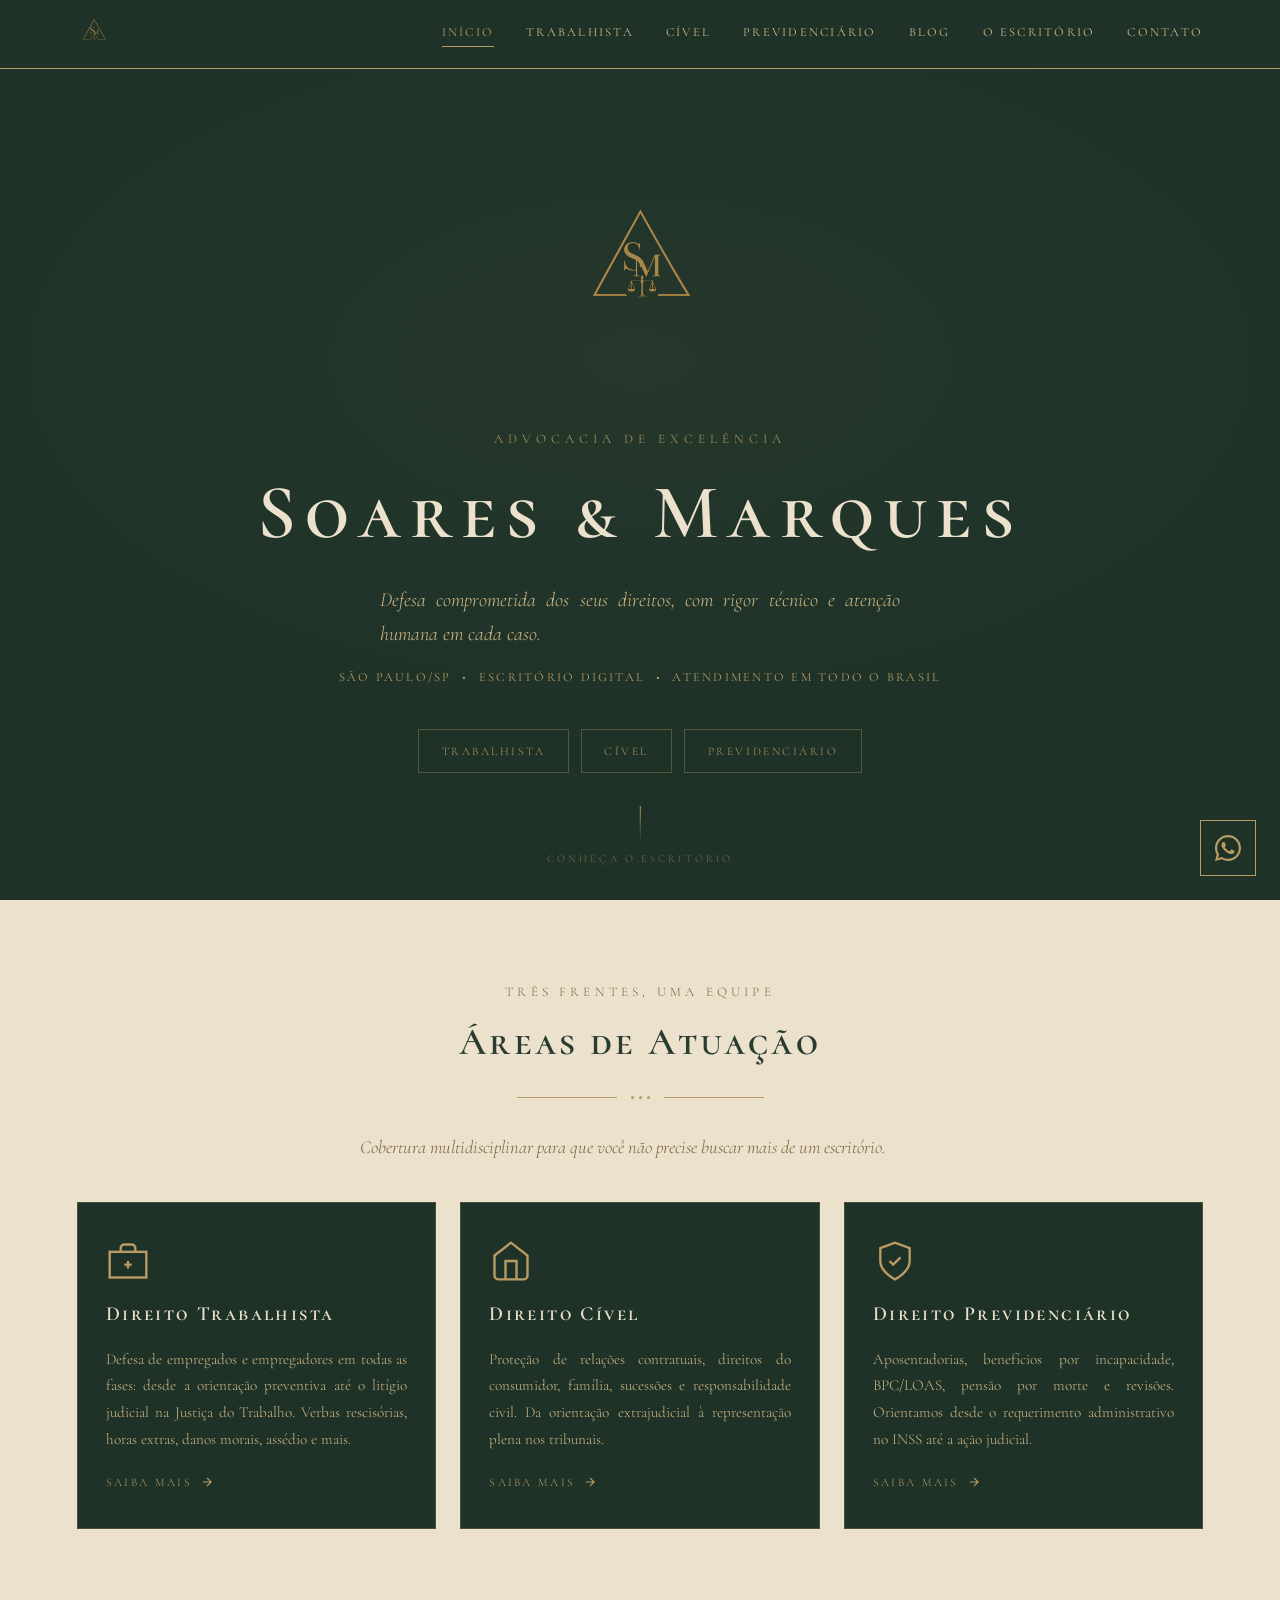
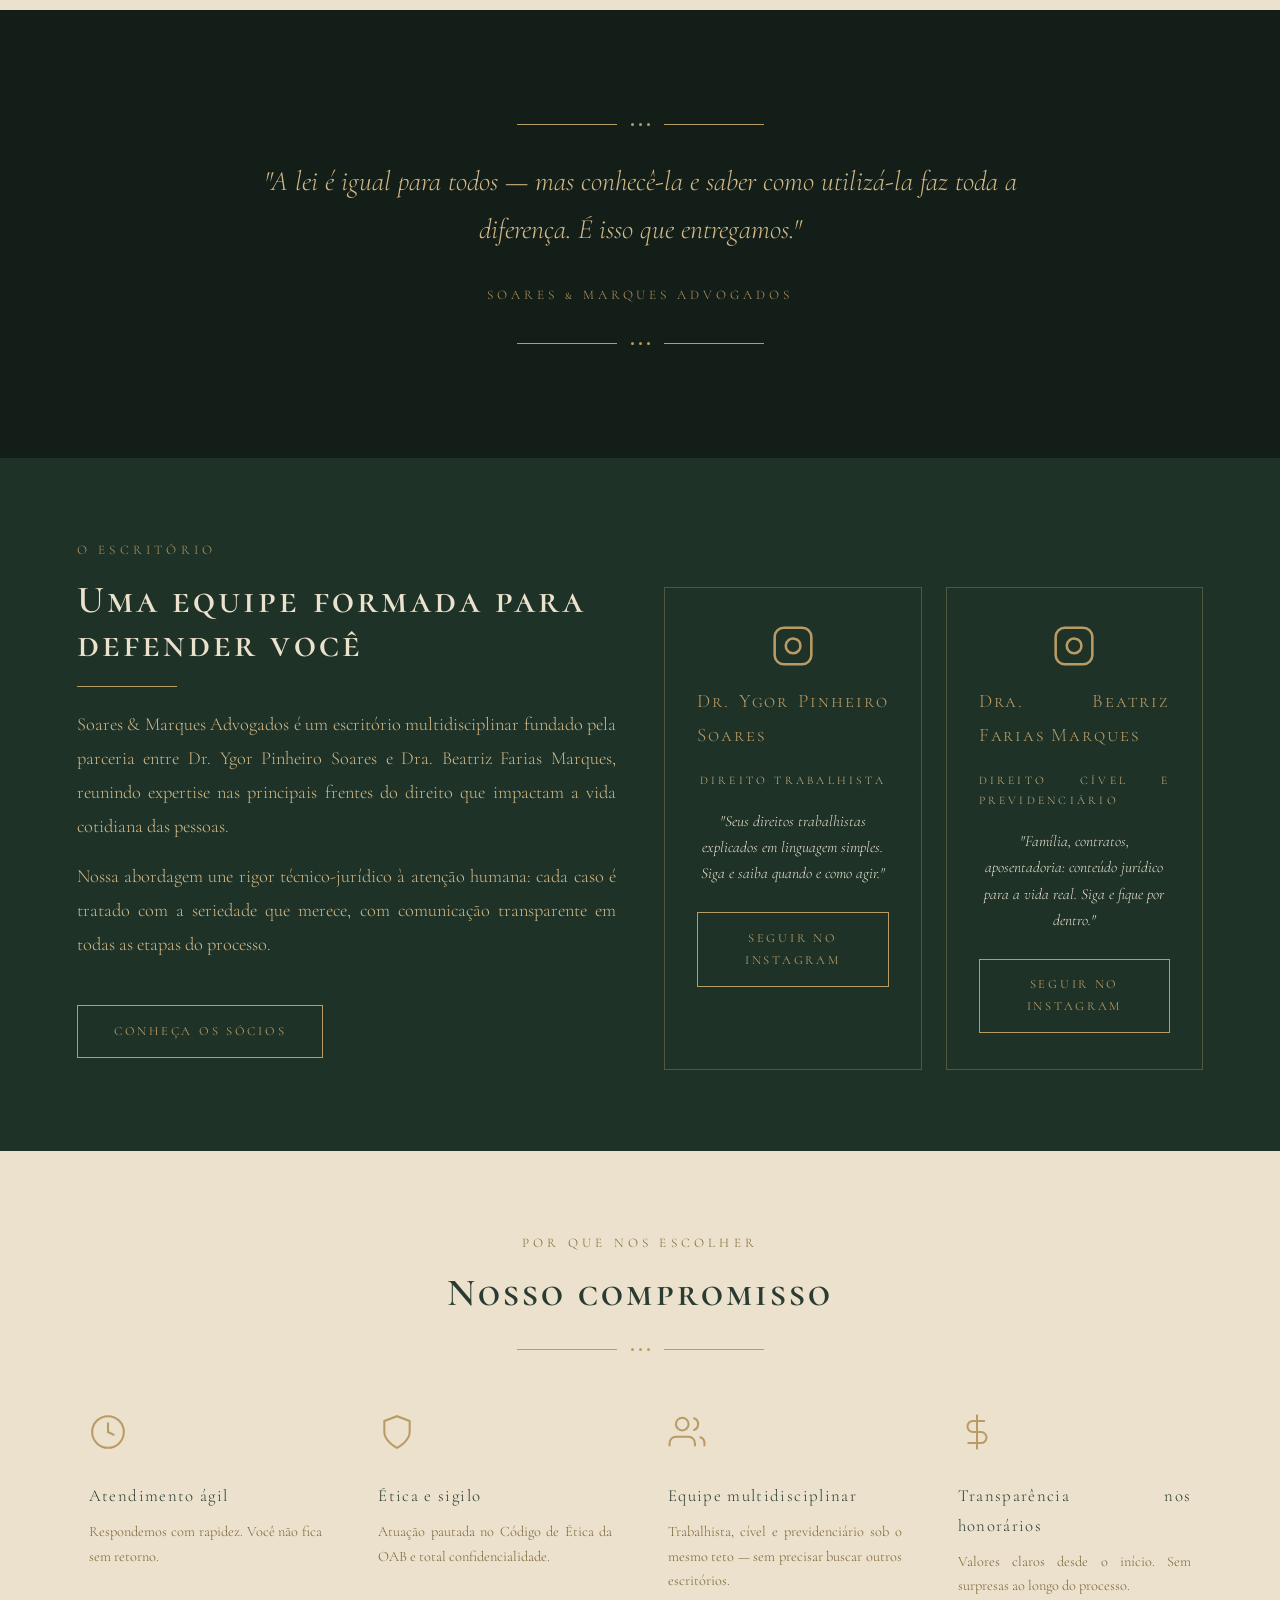
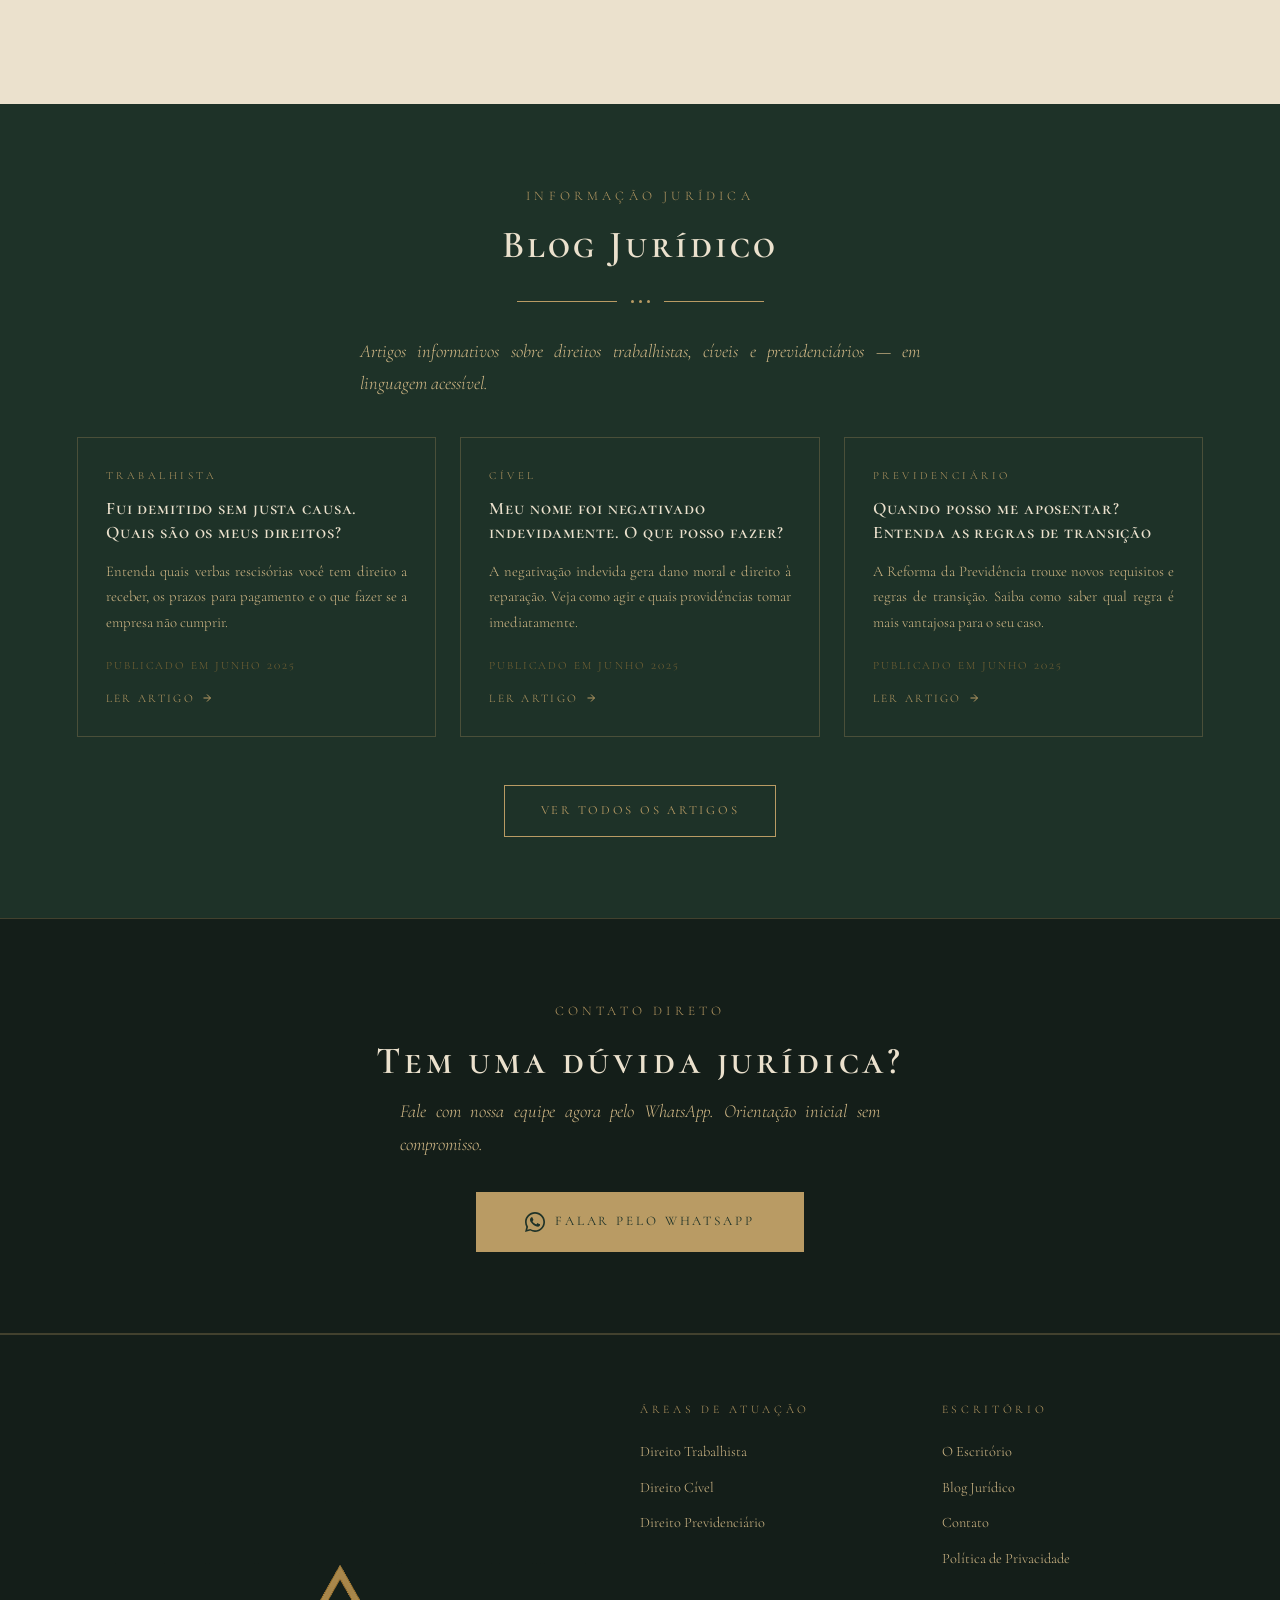
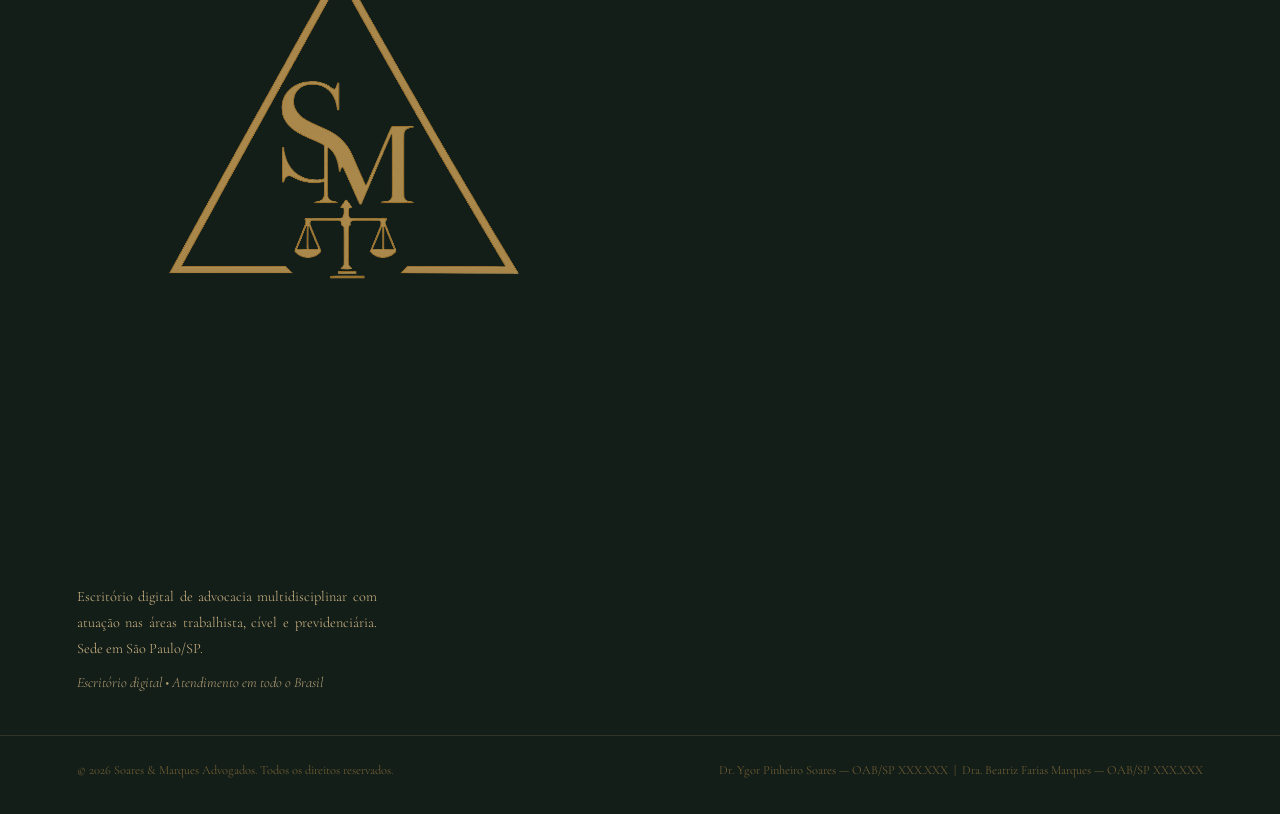
==== commit bb1893aa: "Add files via upload" ====
--- a/index.html
+++ b/index.html
@@ -70,7 +70,7 @@
 
     <section class="hero" aria-label="Apresentação do escritório">
       <div class="hero__logo-wrap" aria-hidden="true">
-        <img src="logo.png" alt="Soares &amp; Marques Advogados" width="200">
+        <img src="logo.png" alt="Soares &amp; Marques Advogados">
       </div>
 
       <p class="hero__overline">Advocacia de excelência</p>
--- a/css/style.css
+++ b/css/style.css
@@ -139,6 +139,7 @@
 }
 
 .navbar__logo svg { height: 50px; width: auto; display: block; }
+.navbar__logo img { height: 52px; width: auto; display: block; }
 
 .navbar__links {
   display: none;
@@ -388,6 +389,7 @@
   animation: riseIn 1.1s cubic-bezier(0.22,1,0.36,1) both;
 }
 .hero__logo-wrap svg { width: 100%; height: auto; }
+.hero__logo-wrap img { height: clamp(180px, 25vh, 220px); width: auto; display: block; margin: 0 auto; }
 
 .hero__overline {
   font-family: var(--font-display);
@@ -417,6 +419,9 @@
   max-width: 520px;
   line-height: 1.7;
   margin-bottom: 1rem;
+  hyphens: none;
+  word-break: keep-all;
+  overflow-wrap: break-word;
   animation: riseIn 1s 0.45s cubic-bezier(0.22,1,0.36,1) both;
 }
 .hero__location {
@@ -629,14 +634,14 @@
 }
 
 .diferencial {
-  text-align: center;
-  padding: 1.5rem 1rem;
+  text-align: left;
+  padding: 1.5rem 0.75rem;
 }
 .diferencial__icon {
   width: 38px;
   height: 38px;
   color: var(--dourado);
-  margin: 0 auto 1.25rem;
+  margin: 0 0 1.25rem;
 }
 .diferencial__title {
   font-size: 1.05rem;
